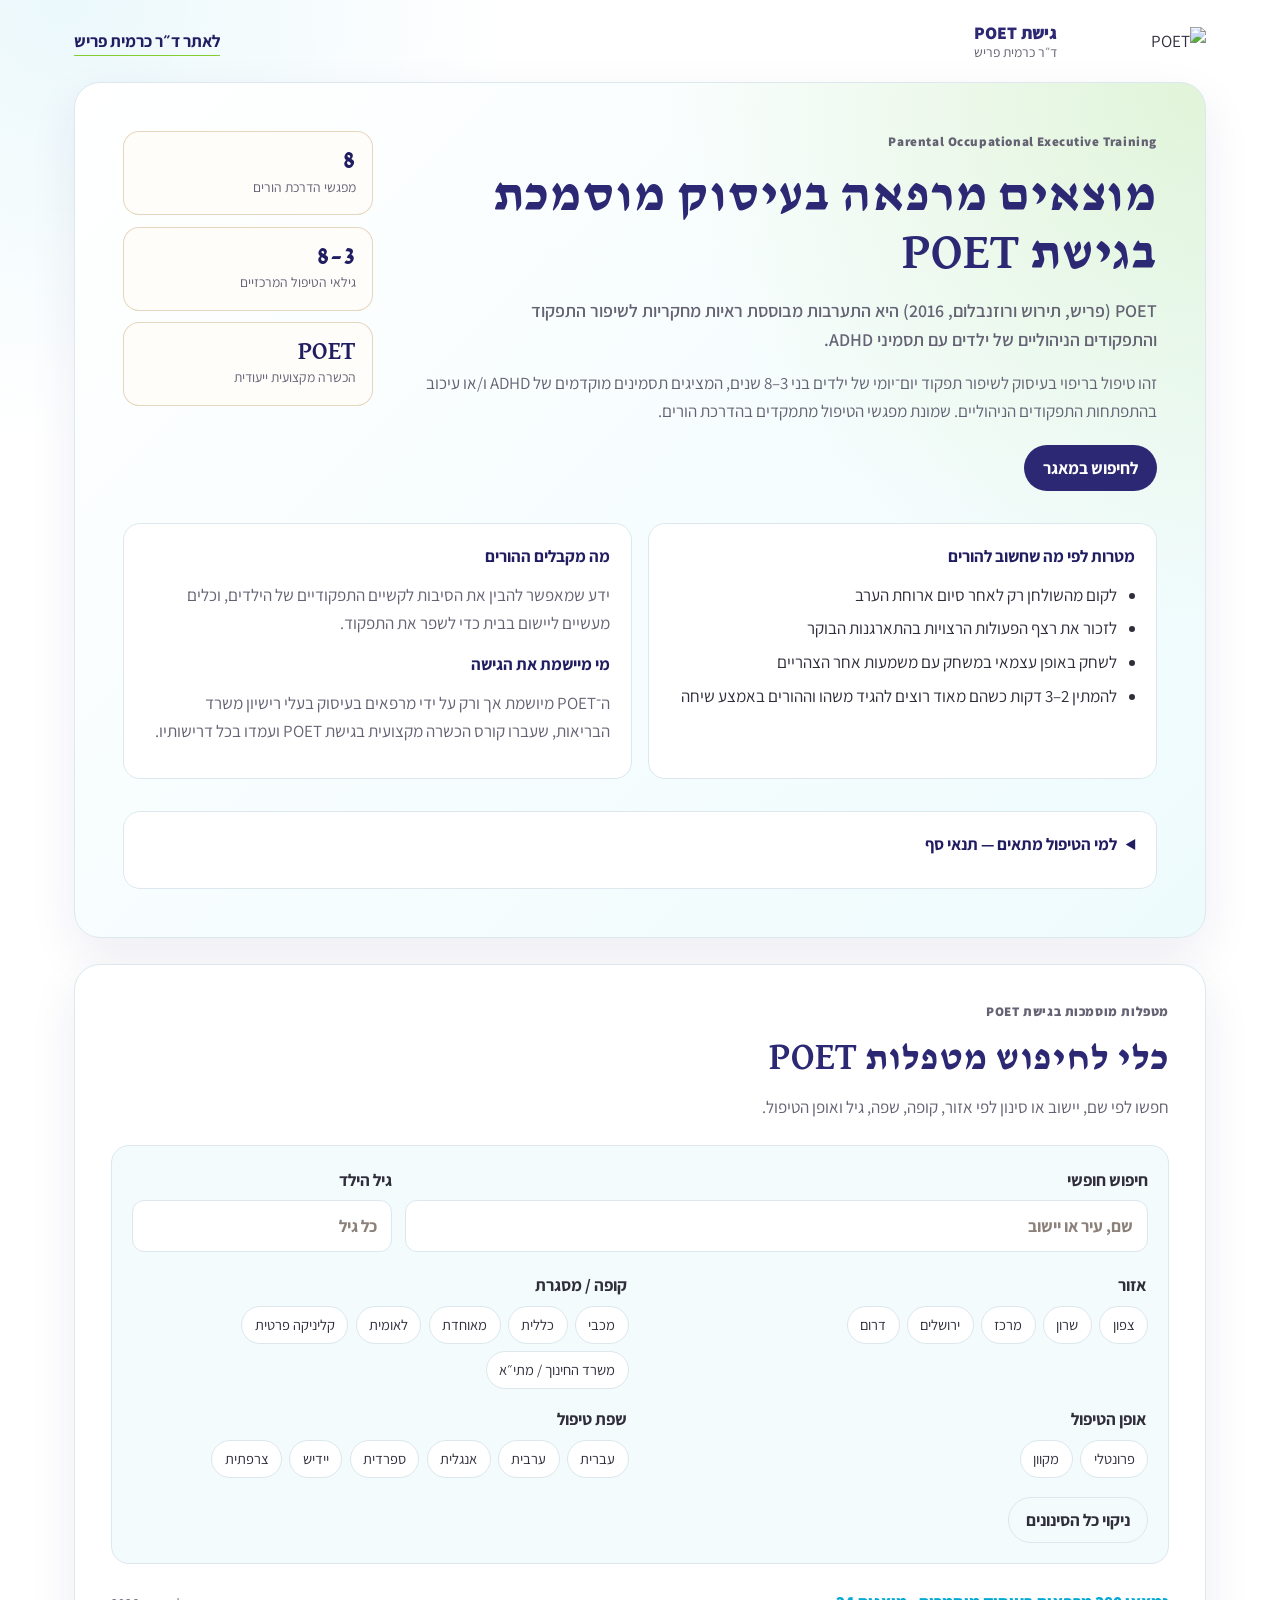
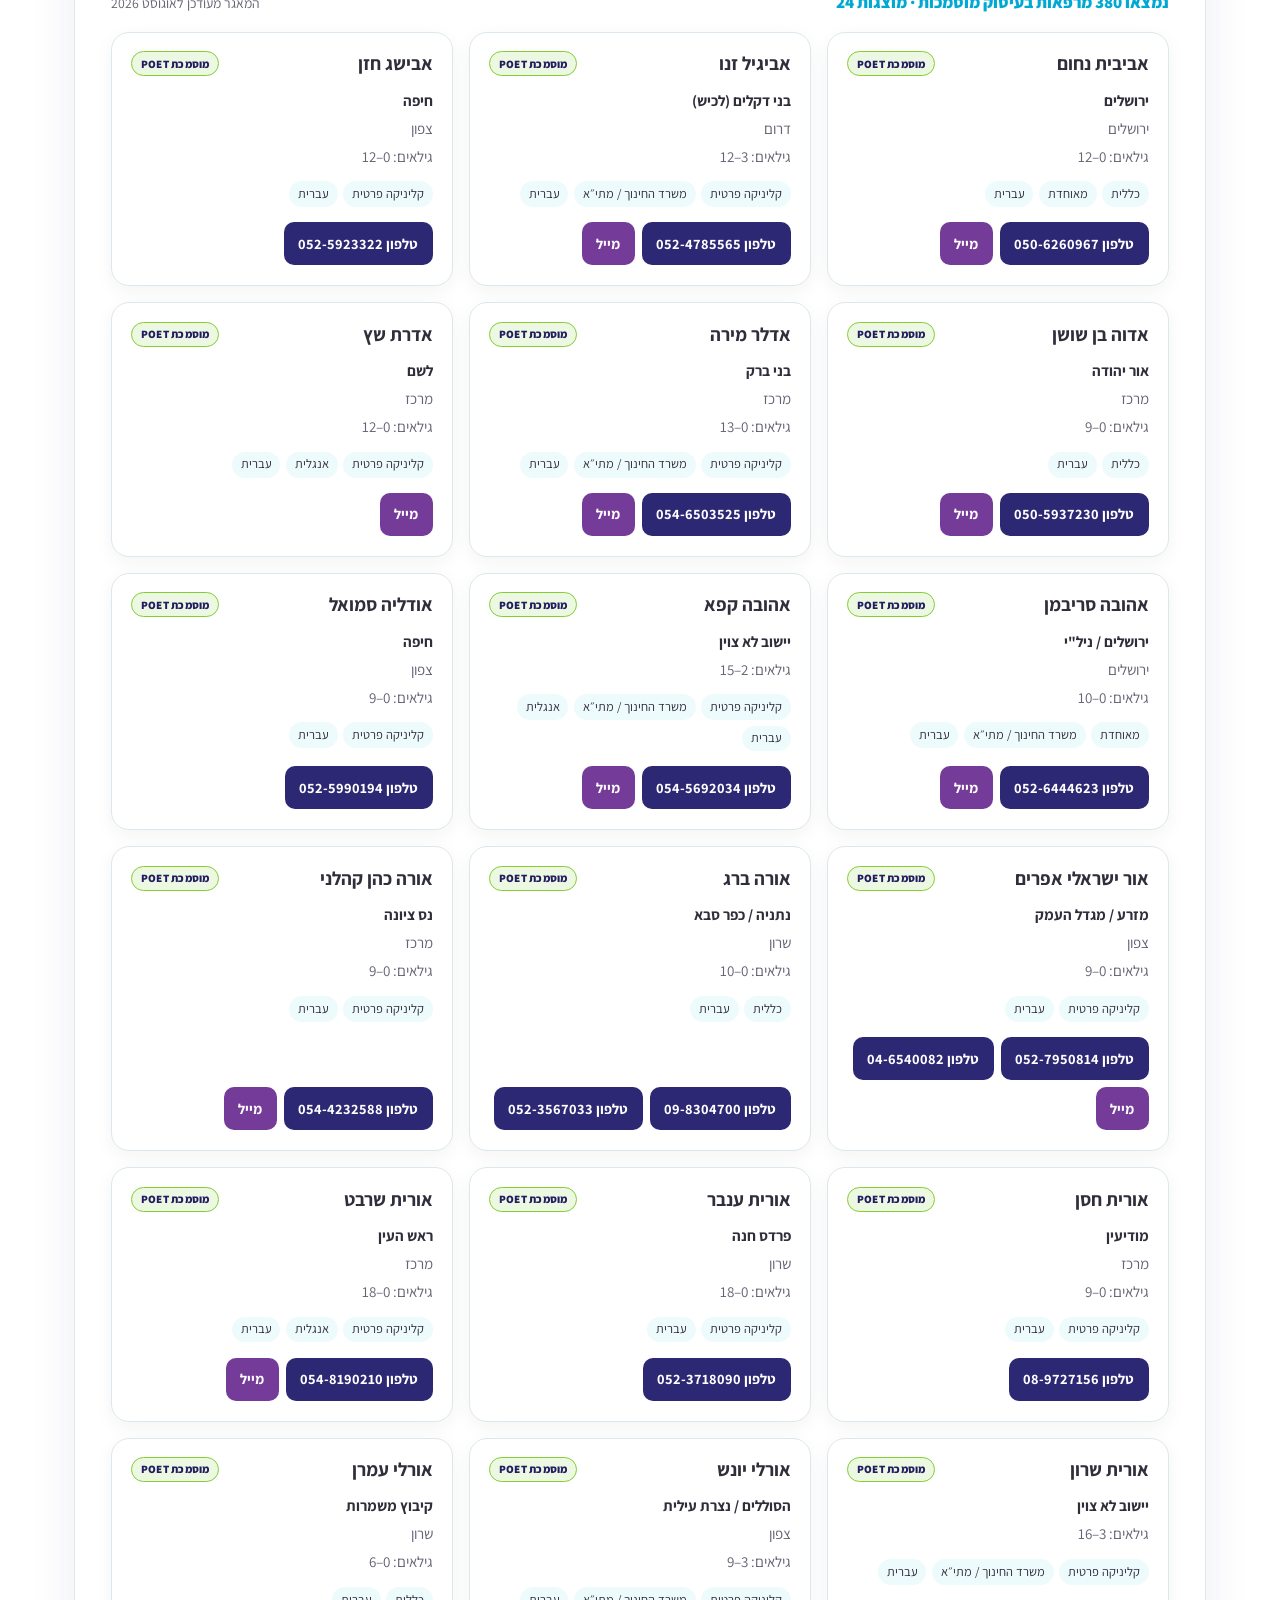
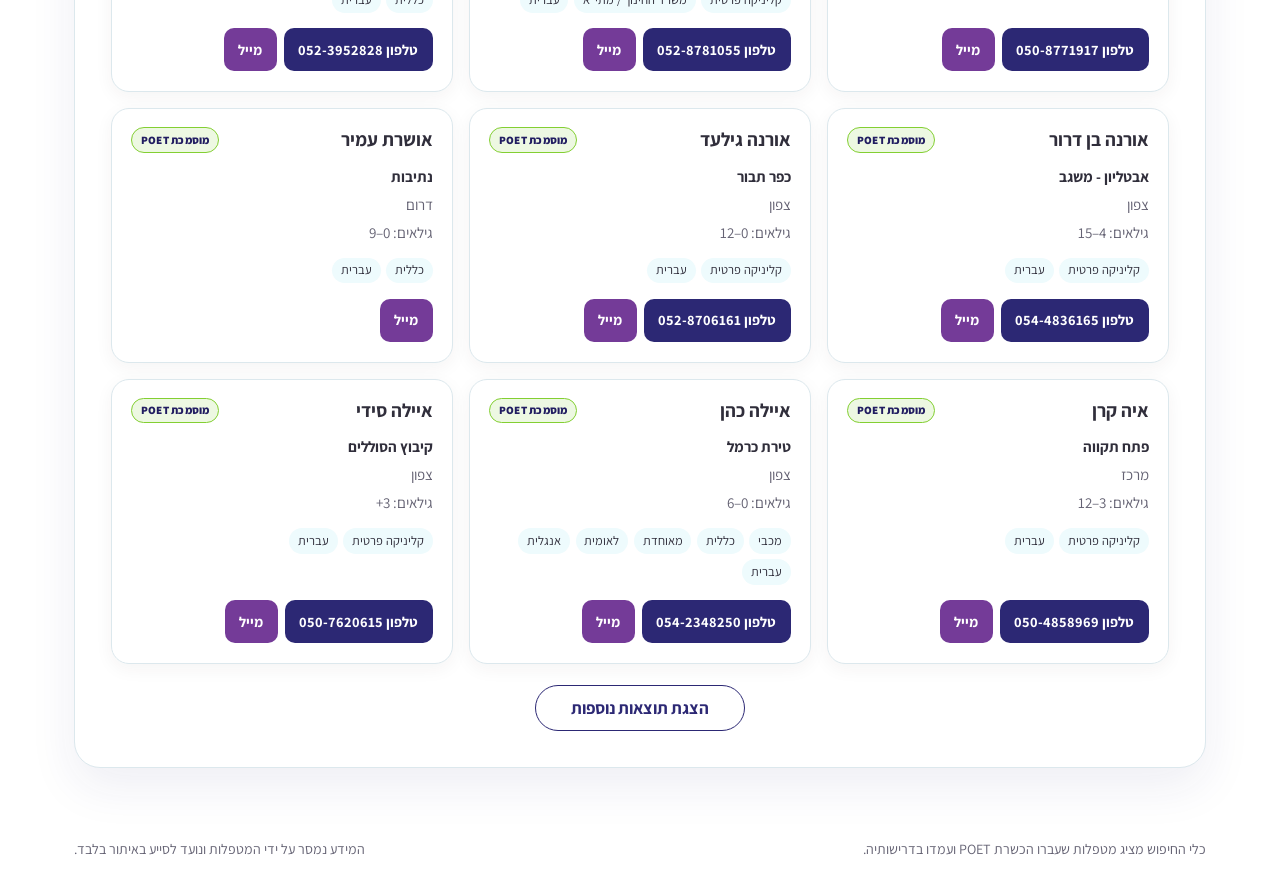
==== public/index.html @ 40e9471d "Deploy sanitized static preview to GitHub Pages Co-authored-by: Cursor <cursoragent@cursor.com>" ====
<!DOCTYPE html>
<html lang="he" dir="rtl">
  <head>
    <meta charset="utf-8">
    <meta name="viewport" content="width=device-width, initial-scale=1">
    <title>כלי לחיפוש מטפלות POET | ד״ר כרמית פריש</title>
    <meta name="description" content="כלי לחיפוש מטפלות מוסמכות בגישת POET לפי אזור, קופת חולים, שפה וגיל.">
    <link rel="icon" href="data:,">
    <link rel="preconnect" href="https://fonts.googleapis.com">
    <link rel="preconnect" href="https://fonts.gstatic.com" crossorigin>
    <link href="https://fonts.googleapis.com/css2?family=Assistant:wght@400;600;700;800&family=David+Libre:wght@500;700&display=swap" rel="stylesheet">
    <link rel="stylesheet" href="css/directory.css">
  </head>
  <body>
    <a class="poet-skip-link" href="#poet-search">דלגו לחיפוש מטפלות</a>
    <header class="poet-site-header">
      <div class="poet-site-header-inner">
        <div class="poet-identity" aria-label="גישת POET">
          <img class="poet-logo" src="https://frisch-ot.com/wp-content/uploads/2021/10/POET-logoR-72dpi.png" alt="POET">
          <div>
            <p class="poet-brand">גישת POET</p>
            <p class="poet-brand-subtitle">ד״ר כרמית פריש</p>
          </div>
        </div>
        <a class="poet-site-link" href="https://frisch-ot.com" target="_blank" rel="noopener">לאתר ד״ר כרמית פריש</a>
      </div>
    </header>

    <main class="poet-directory">
      <section class="poet-hub">
        <div class="poet-hero-copy">
          <p class="poet-kicker">Parental Occupational Executive Training</p>
          <h1 class="poet-hub-title">מוצאים מרפאה בעיסוק מוסמכת בגישת POET</h1>
          <p class="poet-hub-lead">
            POET (פריש, תירוש ורוזנבלום, 2016) היא התערבות מבוססת ראיות מחקריות לשיפור התפקוד והתפקודים הניהוליים של ילדים עם תסמיני ADHD.
          </p>
          <p>
            זהו טיפול בריפוי בעיסוק לשיפור תפקוד יום־יומי של ילדים בני 3–8 שנים, המציגים תסמינים מוקדמים של ADHD ו/או עיכוב בהתפתחות התפקודים הניהוליים. שמונת מפגשי הטיפול מתמקדים בהדרכת הורים.
          </p>
          <a class="poet-primary-link" href="#poet-search">לחיפוש במאגר</a>
        </div>

        <aside class="poet-hero-facts" aria-label="עיקרי גישת POET">
          <div><strong>8</strong><span>מפגשי הדרכת הורים</span></div>
          <div><strong>3–8</strong><span>גילאי הטיפול המרכזיים</span></div>
          <div><strong>POET</strong><span>הכשרה מקצועית ייעודית</span></div>
        </aside>

        <div class="poet-hub-grid">
          <article>
            <h3>מטרות לפי מה שחשוב להורים</h3>
            <ul>
              <li>לקום מהשולחן רק לאחר סיום ארוחת הערב</li>
              <li>לזכור את רצף הפעולות הרצויות בהתארגנות הבוקר</li>
              <li>לשחק באופן עצמאי במשחק עם משמעות אחר הצהריים</li>
              <li>להמתין 2–3 דקות כשהם מאוד רוצים להגיד משהו וההורים באמצע שיחה</li>
            </ul>
          </article>
          <article>
            <h3>מה מקבלים ההורים</h3>
            <p>ידע שמאפשר להבין את הסיבות לקשיים התפקודיים של הילדים, וכלים מעשיים ליישום בבית כדי לשפר את התפקוד.</p>
            <h3>מי מיישמת את הגישה</h3>
            <p>ה־POET מיושמת אך ורק על ידי מרפאים בעיסוק בעלי רישיון משרד הבריאות, שעברו קורס הכשרה מקצועית בגישת POET ועמדו בכל דרישותיו.</p>
          </article>
        </div>

        <details class="poet-hub-details">
          <summary>למי הטיפול מתאים — תנאי סף</summary>
          <ul>
            <li>ילדים עם הבנת שפה תקינה</li>
            <li>ללא הפרעת התנהגות וללא אבחנות בתחום הרגשי (כגון דיכאון או חרדה)</li>
            <li>ניתן להפנות ילדים עם קשיי תפקוד המחשידים בתסמיני ADHD — לא נדרשת אבחנה רשמית</li>
            <li>הטיפול מותאם גם להורים שמתמודדים בעצמם עם תסמיני ADHD</li>
            <li>התאמה אישית לקשיים תפקודיים ולמיומנויות נוספות שעלולות לגרוע מתפקוד הילד (למשל סרבול מוטורי, רגישות חושית)</li>
            <li>קיימות ראיות מחקריות לישימות ה־POET וליעילותה — גם באופן מקוון</li>
          </ul>
        </details>
      </section>

      <section class="poet-search" id="poet-search" aria-labelledby="poet-search-title">
        <div class="poet-search-head">
          <p class="poet-section-eyebrow">מטפלות מוסמכות בגישת POET</p>
          <h2 id="poet-search-title">כלי לחיפוש מטפלות POET</h2>
          <p>חפשו לפי שם, יישוב או סינון לפי אזור, קופה, שפה, גיל ואופן הטיפול.</p>
        </div>

        <form class="poet-filters" id="poet-filters">
          <div class="poet-filter-top">
            <label class="poet-search-field">
              <span>חיפוש חופשי</span>
              <input type="search" id="poet-q" placeholder="שם, עיר או יישוב" autocomplete="off">
            </label>
            <label class="poet-search-field poet-age-field">
              <span>גיל הילד</span>
              <input type="number" id="poet-age" min="0" max="99" step="1" inputmode="numeric" placeholder="כל גיל">
            </label>
          </div>

          <div class="poet-filter-groups">
            <fieldset>
              <legend>אזור</legend>
              <div class="poet-chips" data-filter="region">
                <label><input type="checkbox" value="north"><span>צפון</span></label>
                <label><input type="checkbox" value="sharon"><span>שרון</span></label>
                <label><input type="checkbox" value="center"><span>מרכז</span></label>
                <label><input type="checkbox" value="jerusalem"><span>ירושלים</span></label>
                <label><input type="checkbox" value="south"><span>דרום</span></label>
              </div>
            </fieldset>
            <fieldset>
              <legend>קופה / מסגרת</legend>
              <div class="poet-chips" data-filter="fund">
                <label><input type="checkbox" value="maccabi"><span>מכבי</span></label>
                <label><input type="checkbox" value="clalit"><span>כללית</span></label>
                <label><input type="checkbox" value="meuhedet"><span>מאוחדת</span></label>
                <label><input type="checkbox" value="leumit"><span>לאומית</span></label>
                <label><input type="checkbox" value="private"><span>קליניקה פרטית</span></label>
                <label><input type="checkbox" value="education"><span>משרד החינוך / מתי״א</span></label>
              </div>
            </fieldset>
            <fieldset>
              <legend>אופן הטיפול</legend>
              <div class="poet-chips" data-filter="modality">
                <label><input type="checkbox" value="in_person"><span>פרונטלי</span></label>
                <label><input type="checkbox" value="online"><span>מקוון</span></label>
              </div>
            </fieldset>
            <fieldset>
              <legend>שפת טיפול</legend>
              <div class="poet-chips" data-filter="language">
                <label><input type="checkbox" value="hebrew"><span>עברית</span></label>
                <label><input type="checkbox" value="arabic"><span>ערבית</span></label>
                <label><input type="checkbox" value="english"><span>אנגלית</span></label>
                <label><input type="checkbox" value="spanish"><span>ספרדית</span></label>
                <label><input type="checkbox" value="yiddish"><span>יידיש</span></label>
                <label><input type="checkbox" value="french"><span>צרפתית</span></label>
              </div>
            </fieldset>
          </div>
          <button type="reset" class="poet-clear" id="poet-clear">ניקוי כל הסינונים</button>
        </form>

        <div class="poet-results-head">
          <p class="poet-count" id="poet-count" aria-live="polite">טוען את המאגר…</p>
          <p class="poet-data-date">המאגר מעודכן לאוגוסט 2026</p>
        </div>
        <div class="poet-cards" id="poet-cards" aria-busy="true"></div>
        <p class="poet-empty" id="poet-empty" hidden>לא נמצאו מרפאות בעיסוק לפי הסינון שנבחר.</p>
        <button type="button" class="poet-load-more" id="poet-load-more" hidden>הצגת תוצאות נוספות</button>
      </section>
    </main>

    <footer class="poet-site-footer">
      <p>כלי החיפוש מציג מטפלות שעברו הכשרת POET ועמדו בדרישותיה.</p>
      <p>המידע נמסר על ידי המטפלות ונועד לסייע באיתור בלבד.</p>
    </footer>

    <script>
      window.POET_DIRECTORY = { endpoint: "data/therapists.json" };
    </script>
    <script src="js/directory.js"></script>
  </body>
</html>
---- public/css/directory.css ----
:root {
  --poet-ink: #302e3b;
  --poet-muted: #646273;
  --poet-wine: #2c2874;
  --poet-wine-dark: #211d61;
  --poet-gold: #83cf32;
  --poet-cream: #eefbfd;
  --poet-paper: #ffffff;
  --poet-line: #dce8ed;
  --poet-sage: #00a9d4;
  --poet-purple: #743b98;
  --poet-page: #ffffff;
  --poet-shadow: 0 18px 48px rgba(44, 40, 116, 0.08);
}

* {
  box-sizing: border-box;
}

html {
  scroll-behavior: smooth;
}

body {
  margin: 0;
  background:
    radial-gradient(circle at 5% 0%, rgba(0, 169, 212, 0.08), transparent 28rem),
    var(--poet-page);
  color: var(--poet-ink);
  font-family: "Assistant", "Heebo", "Alef", sans-serif;
  font-size: 17px;
  line-height: 1.65;
}

button,
input {
  font: inherit;
}

a:focus-visible,
button:focus-visible,
input:focus-visible,
summary:focus-visible {
  outline: 3px solid var(--poet-gold);
  outline-offset: 3px;
}

.poet-skip-link {
  position: fixed;
  z-index: 100;
  top: 0.75rem;
  right: 0.75rem;
  padding: 0.55rem 0.9rem;
  border-radius: 8px;
  background: var(--poet-wine-dark);
  color: #fff;
  transform: translateY(-150%);
}

.poet-skip-link:focus {
  transform: translateY(0);
}

.poet-site-header,
.poet-site-footer {
  max-width: 1180px;
  margin: 0 auto;
  padding: 1.35rem 1.5rem;
}

.poet-site-header-inner,
.poet-identity {
  display: flex;
  align-items: center;
}

.poet-site-header-inner {
  justify-content: space-between;
  gap: 1rem;
}

.poet-identity {
  gap: 0.7rem;
}

.poet-logo {
  display: block;
  width: 138px;
  height: auto;
}

.poet-brand,
.poet-brand-subtitle {
  margin: 0;
  line-height: 1.25;
}

.poet-brand {
  color: var(--poet-wine);
  font-size: 1.1rem;
  font-weight: 800;
}

.poet-brand-subtitle {
  color: var(--poet-muted);
  font-size: 0.86rem;
}

.poet-site-link {
  color: var(--poet-wine-dark);
  font-weight: 700;
  text-decoration: none;
  border-bottom: 1px solid var(--poet-gold);
  white-space: nowrap;
}

.poet-site-link:hover {
  color: var(--poet-wine);
}

.poet-directory {
  direction: rtl;
  text-align: right;
  max-width: 1180px;
  margin: 0 auto;
  padding: 0 1.5rem 3rem;
}

.poet-hub,
.poet-search {
  overflow: hidden;
  border: 1px solid var(--poet-line);
  border-radius: 26px;
  background: var(--poet-paper);
  box-shadow: var(--poet-shadow);
}

.poet-hub {
  display: grid;
  grid-template-columns: minmax(0, 1fr) 250px;
  gap: 2rem;
  padding: clamp(1.5rem, 4vw, 3rem);
  background:
    radial-gradient(circle at 100% 0, rgba(131, 207, 50, 0.18), transparent 38%),
    linear-gradient(135deg, #fff 0%, var(--poet-cream) 100%);
  margin-bottom: 1.6rem;
}

.poet-hero-copy {
  max-width: 760px;
}

.poet-kicker,
.poet-section-eyebrow {
  margin: 0 0 0.4rem;
  color: var(--poet-wine);
  font-size: 0.82rem;
  font-weight: 800;
  letter-spacing: 0.045em;
}

.poet-hub-title,
.poet-search-head h2 {
  margin: 0 0 0.85rem;
  font-family: "David Libre", "Frank Ruhl Libre", serif;
  font-size: clamp(2rem, 4vw, 3.25rem);
  line-height: 1.12;
  color: var(--poet-wine);
}

.poet-search-head h2 {
  font-size: clamp(1.8rem, 3vw, 2.5rem);
}

.poet-hub-lead {
  max-width: 680px;
  font-size: 1.12rem;
  font-weight: 600;
}

.poet-hero-copy p,
.poet-search-head p,
.poet-hub-grid p {
  margin: 0 0 0.9rem;
  color: var(--poet-muted);
}

.poet-primary-link {
  display: inline-flex;
  align-items: center;
  min-height: 46px;
  margin-top: 0.35rem;
  padding: 0.55rem 1.2rem;
  border-radius: 999px;
  background: var(--poet-wine);
  color: #fff;
  font-weight: 700;
  text-decoration: none;
}

.poet-primary-link:hover {
  background: var(--poet-wine-dark);
}

.poet-hero-facts {
  display: grid;
  align-self: start;
  gap: 0.7rem;
}

.poet-hero-facts div {
  padding: 1rem;
  border: 1px solid rgba(183, 140, 78, 0.35);
  border-radius: 16px;
  background: rgba(255, 253, 249, 0.72);
}

.poet-hero-facts strong,
.poet-hero-facts span {
  display: block;
}

.poet-hero-facts strong {
  color: var(--poet-wine-dark);
  font-family: "David Libre", serif;
  font-size: 1.55rem;
  line-height: 1.1;
}

.poet-hero-facts span {
  color: var(--poet-muted);
  font-size: 0.86rem;
}

.poet-hub-grid,
.poet-hub-details {
  grid-column: 1 / -1;
}

.poet-hub-grid {
  display: grid;
  grid-template-columns: repeat(2, minmax(0, 1fr));
  gap: 1rem;
}

.poet-hub-grid article,
.poet-hub-details {
  border: 1px solid var(--poet-line);
  border-radius: 17px;
  background: var(--poet-paper);
  padding: 1.2rem 1.3rem;
}

.poet-hub-grid h3,
.poet-hub-details summary {
  margin: 0 0 0.6rem;
  color: var(--poet-wine-dark);
  font-size: 1.05rem;
}

.poet-hub ul,
.poet-hub-details ul {
  margin: 0;
  padding: 0 1.15rem 0 0;
}

.poet-hub li + li {
  margin-top: 0.35rem;
}

.poet-hub-details summary {
  cursor: pointer;
  font-weight: 700;
}

.poet-hub-details[open] summary {
  margin-bottom: 0.8rem;
}

.poet-search {
  padding: clamp(1.35rem, 3vw, 2.25rem);
}

.poet-search-head {
  max-width: 760px;
}

.poet-filters {
  display: grid;
  gap: 1.15rem;
  margin: 1.5rem 0;
  padding: 1.25rem;
  border: 1px solid var(--poet-line);
  border-radius: 18px;
  background: #f3fbfd;
}

.poet-filter-top {
  display: grid;
  grid-template-columns: minmax(0, 2fr) minmax(150px, 0.7fr);
  gap: 0.8rem;
}

.poet-search-field {
  display: flex;
  flex-direction: column;
  gap: 0.35rem;
  font-weight: 700;
}

.poet-search-field input {
  width: 100%;
  min-height: 48px;
  border: 1px solid var(--poet-line);
  border-radius: 12px;
  background: #fff;
  color: var(--poet-ink);
  padding: 0.7rem 0.9rem;
}

.poet-search-field input::placeholder {
  color: #8b817a;
}

.poet-filter-groups {
  display: grid;
  grid-template-columns: repeat(2, minmax(0, 1fr));
  gap: 1rem 1.4rem;
}

.poet-filters fieldset {
  min-width: 0;
  margin: 0;
  padding: 0;
  border: 0;
}

.poet-filters legend {
  margin-bottom: 0.45rem;
  font-weight: 700;
}

.poet-chips {
  display: flex;
  flex-wrap: wrap;
  gap: 0.45rem;
}

.poet-chips label {
  position: relative;
  display: inline-flex;
  cursor: pointer;
}

.poet-chips input {
  position: absolute;
  width: 1px;
  height: 1px;
  opacity: 0;
}

.poet-chips span {
  display: inline-flex;
  align-items: center;
  min-height: 38px;
  padding: 0.32rem 0.78rem;
  border: 1px solid var(--poet-line);
  border-radius: 999px;
  background: #fff;
  color: var(--poet-ink);
  font-size: 0.91rem;
  transition: 120ms ease;
}

.poet-chips input:checked + span {
  border-color: var(--poet-wine);
  background: var(--poet-wine);
  color: #fff;
}

.poet-chips input:focus-visible + span {
  outline: 3px solid var(--poet-gold);
  outline-offset: 2px;
}

.poet-chips label:hover span {
  border-color: var(--poet-wine);
}

.poet-clear,
.poet-load-more {
  min-height: 44px;
  border-radius: 999px;
  padding: 0.5rem 1.05rem;
  cursor: pointer;
  font-weight: 700;
}

.poet-clear {
  justify-self: start;
  border: 1px solid var(--poet-line);
  background: transparent;
  color: var(--poet-ink);
}

.poet-clear:hover {
  border-color: var(--poet-wine);
  color: var(--poet-wine);
}

.poet-results-head {
  display: flex;
  align-items: baseline;
  justify-content: space-between;
  gap: 1rem;
  margin: 0 0 1rem;
}

.poet-count,
.poet-data-date {
  margin: 0;
}

.poet-count {
  color: var(--poet-sage);
  font-weight: 800;
}

.poet-data-date {
  color: var(--poet-muted);
  font-size: 0.86rem;
}

.poet-cards {
  display: grid;
  grid-template-columns: repeat(auto-fill, minmax(275px, 1fr));
  gap: 1rem;
}

.poet-card {
  display: flex;
  flex-direction: column;
  gap: 0.75rem;
  min-height: 100%;
  padding: 1.15rem 1.2rem 1.25rem;
  border: 1px solid var(--poet-line);
  border-radius: 18px;
  background: #fff;
  box-shadow: 0 5px 18px rgba(63, 43, 36, 0.05);
  transition: transform 140ms ease, box-shadow 140ms ease;
}

.poet-card:hover {
  transform: translateY(-2px);
  box-shadow: 0 10px 25px rgba(63, 43, 36, 0.09);
}

.poet-card-head {
  display: flex;
  align-items: flex-start;
  justify-content: space-between;
  gap: 0.65rem;
}

.poet-card h3 {
  margin: 0;
  font-size: 1.18rem;
  line-height: 1.35;
}

.poet-badge {
  flex: 0 0 auto;
  padding: 0.15rem 0.55rem;
  border: 1px solid var(--poet-gold);
  border-radius: 999px;
  background: rgba(131, 207, 50, 0.14);
  color: var(--poet-wine-dark);
  font-size: 0.7rem;
  font-weight: 800;
  letter-spacing: 0.02em;
}

.poet-meta {
  display: grid;
  gap: 0.2rem;
  margin: 0;
  color: var(--poet-muted);
  font-size: 0.94rem;
}

.poet-meta-location {
  color: var(--poet-ink);
  font-weight: 700;
}

.poet-tags {
  display: flex;
  flex-wrap: wrap;
  gap: 0.35rem;
}

.poet-tags em {
  padding: 0.15rem 0.55rem;
  border-radius: 999px;
  background: var(--poet-cream);
  font-size: 0.79rem;
  font-style: normal;
}

.poet-tags .poet-online-tag {
  background: #e3f8fc;
  color: var(--poet-wine);
  font-weight: 700;
}

.poet-card-notes {
  margin: 0;
  color: var(--poet-muted);
  font-size: 0.84rem;
}

.poet-actions {
  display: flex;
  flex-wrap: wrap;
  gap: 0.45rem;
  margin-top: auto;
  padding-top: 0.2rem;
}

.poet-actions a {
  display: inline-flex;
  align-items: center;
  justify-content: center;
  min-height: 43px;
  padding: 0.43rem 0.9rem;
  border-radius: 10px;
  color: #fff;
  font-size: 0.9rem;
  font-weight: 700;
  text-decoration: none;
}

.poet-btn-phone {
  background: var(--poet-wine);
}

.poet-btn-mail {
  background: var(--poet-purple);
}

.poet-actions a:hover {
  filter: brightness(1.08);
}

.poet-empty {
  margin: 0;
  padding: 1rem;
  border-radius: 12px;
  background: var(--poet-cream);
}

.poet-load-more {
  display: block;
  min-width: 210px;
  margin: 1.3rem auto 0;
  border: 1px solid var(--poet-wine);
  background: #fff;
  color: var(--poet-wine);
}

.poet-load-more:hover {
  background: var(--poet-wine);
  color: #fff;
}

.poet-site-footer {
  display: flex;
  justify-content: space-between;
  gap: 1rem;
  color: var(--poet-muted);
  font-size: 0.88rem;
}

.poet-site-footer p {
  margin: 0;
}

[hidden] {
  display: none !important;
}

@media (max-width: 820px) {
  .poet-hub {
    grid-template-columns: 1fr;
  }

  .poet-hero-facts {
    grid-template-columns: repeat(3, minmax(0, 1fr));
  }

  .poet-filter-groups {
    grid-template-columns: 1fr;
  }
}

@media (max-width: 620px) {
  body {
    font-size: 16px;
  }

  .poet-site-header,
  .poet-site-footer,
  .poet-directory {
    padding-right: 0.85rem;
    padding-left: 0.85rem;
  }

  .poet-site-header-inner,
  .poet-site-footer {
    align-items: flex-start;
    flex-direction: column;
  }

  .poet-hub,
  .poet-search {
    border-radius: 18px;
  }

  .poet-hub {
    gap: 1.25rem;
  }

  .poet-hub-grid,
  .poet-filter-top {
    grid-template-columns: 1fr;
  }

  .poet-hero-facts {
    grid-template-columns: 1fr;
  }

  .poet-hero-facts div {
    display: flex;
    align-items: baseline;
    gap: 0.6rem;
  }

  .poet-results-head {
    align-items: flex-start;
    flex-direction: column;
    gap: 0.15rem;
  }

  .poet-cards {
    grid-template-columns: 1fr;
  }
}

@media (prefers-reduced-motion: reduce) {
  html {
    scroll-behavior: auto;
  }

  .poet-card,
  .poet-chips span {
    transition: none;
  }
}
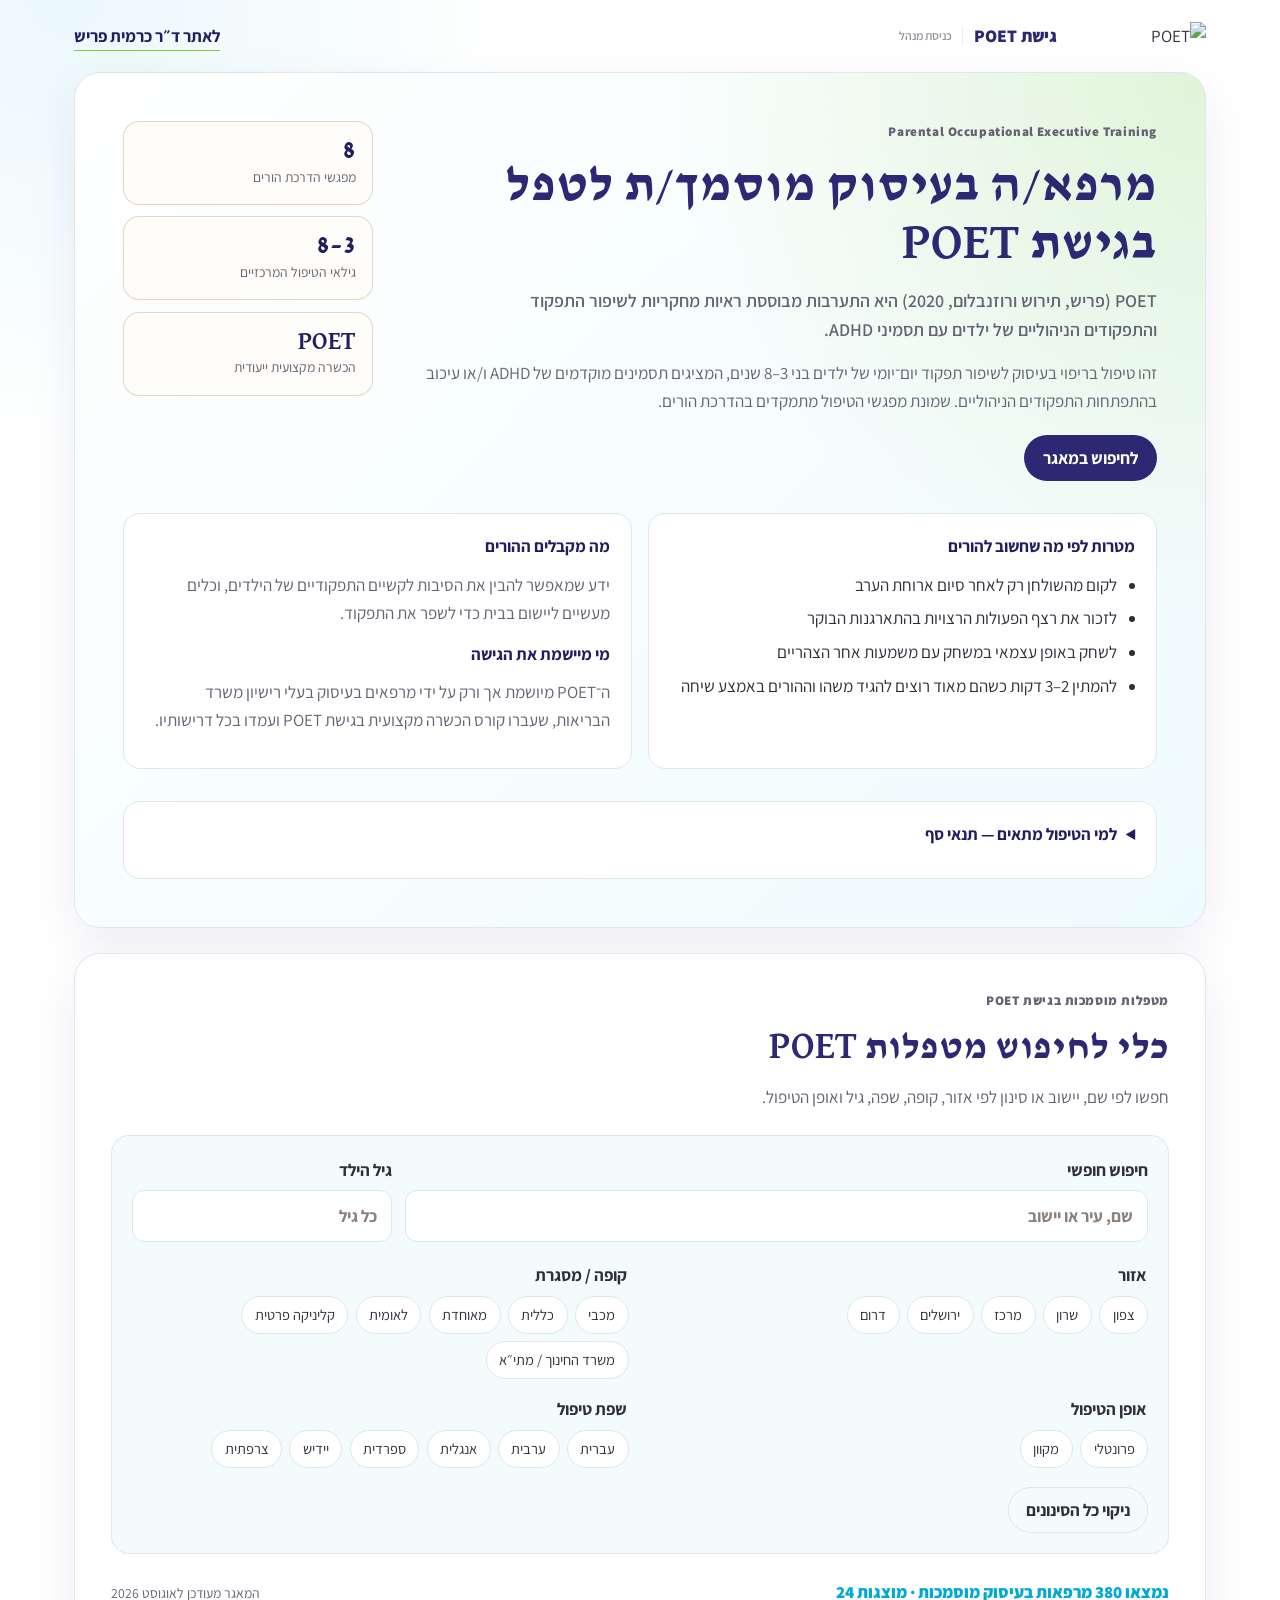
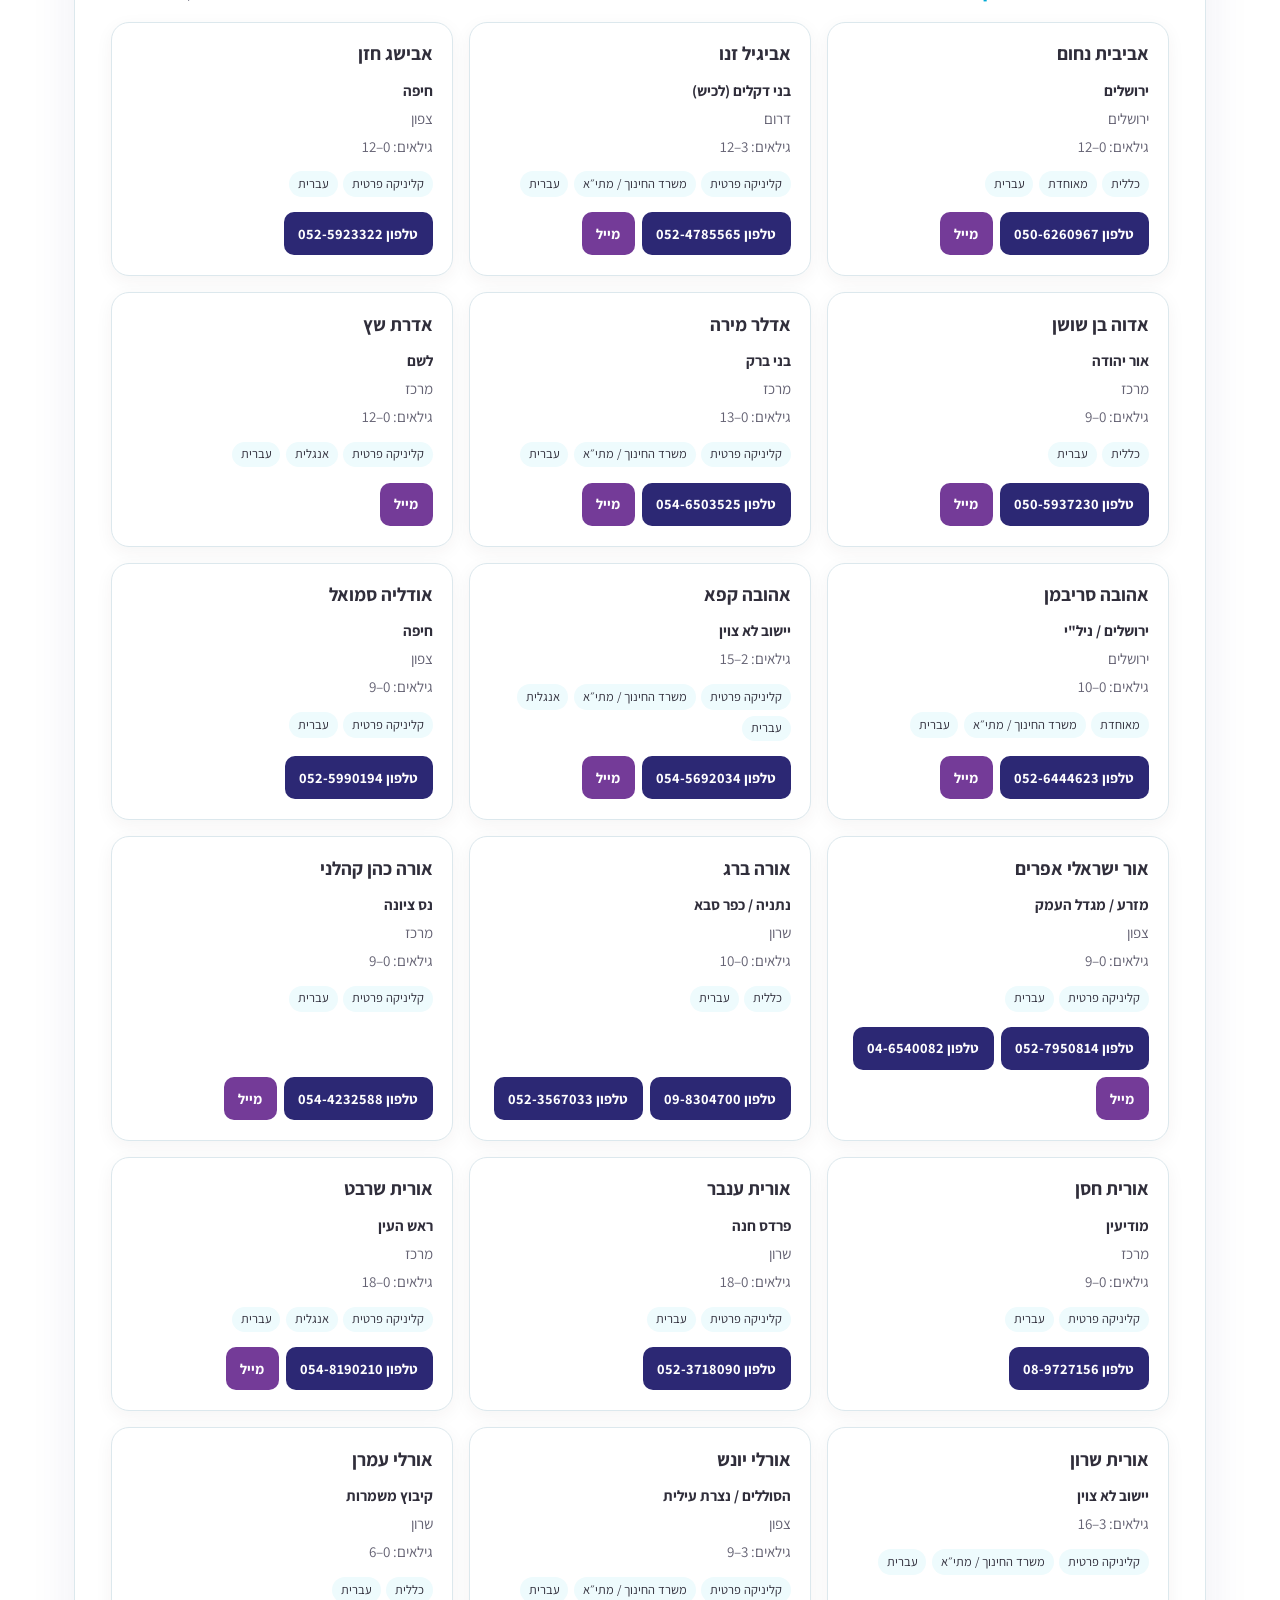
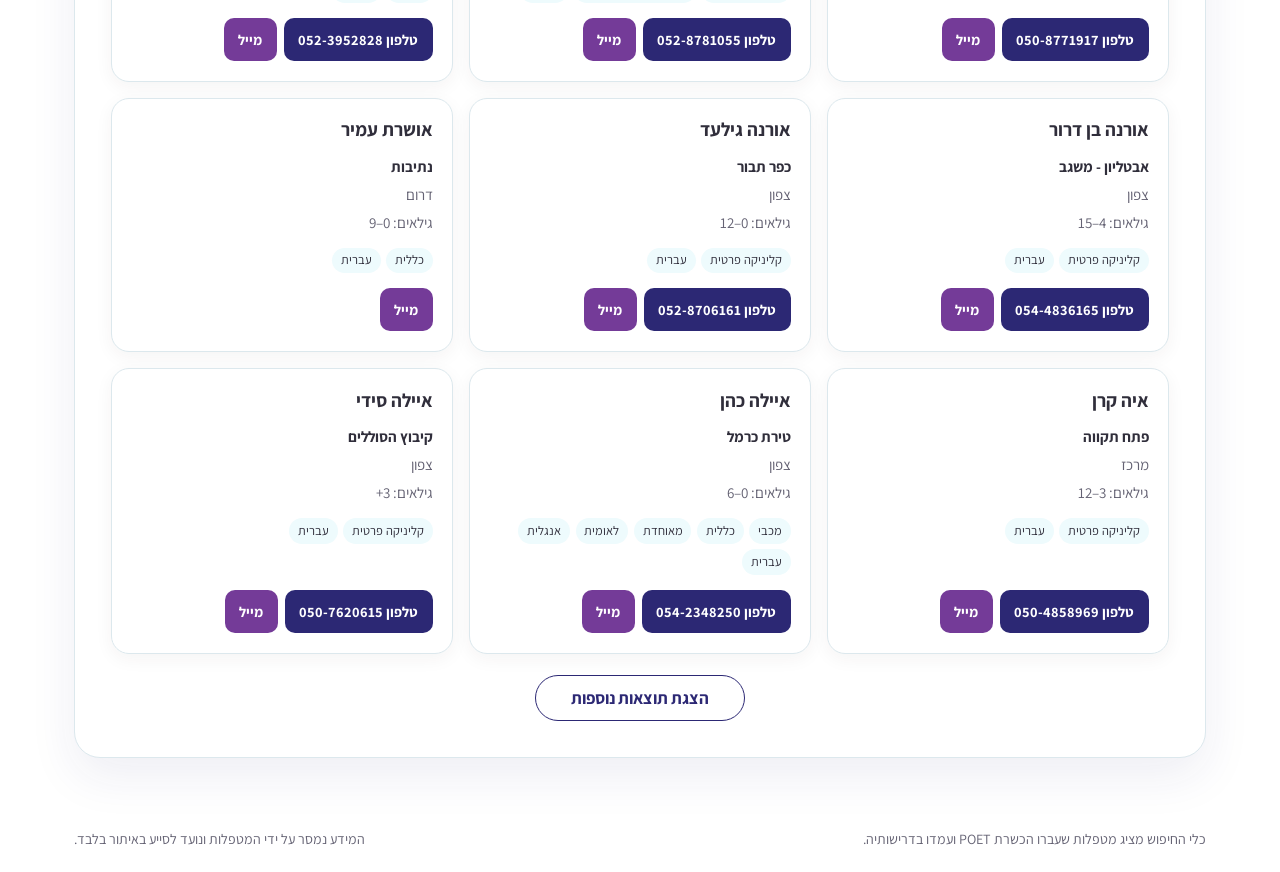
==== commit 8b3ef519: "Update POET admin and directory" ====
--- a/public/index.html
+++ b/public/index.html
@@ -17,9 +17,9 @@
       <div class="poet-site-header-inner">
         <div class="poet-identity" aria-label="גישת POET">
           <img class="poet-logo" src="https://frisch-ot.com/wp-content/uploads/2021/10/POET-logoR-72dpi.png" alt="POET">
-          <div>
+          <div class="poet-brand-line">
             <p class="poet-brand">גישת POET</p>
-            <p class="poet-brand-subtitle">ד״ר כרמית פריש</p>
+            <a class="poet-admin-header-entry" href="https://frisch-ot.com/wp-admin/edit.php?post_type=poet_therapist">כניסת מנהל</a>
           </div>
         </div>
         <a class="poet-site-link" href="https://frisch-ot.com" target="_blank" rel="noopener">לאתר ד״ר כרמית פריש</a>
@@ -30,9 +30,9 @@
       <section class="poet-hub">
         <div class="poet-hero-copy">
           <p class="poet-kicker">Parental Occupational Executive Training</p>
-          <h1 class="poet-hub-title">מוצאים מרפאה בעיסוק מוסמכת בגישת POET</h1>
+          <h1 class="poet-hub-title">מרפא/ה בעיסוק מוסמך/ת לטפל בגישת POET</h1>
           <p class="poet-hub-lead">
-            POET (פריש, תירוש ורוזנבלום, 2016) היא התערבות מבוססת ראיות מחקריות לשיפור התפקוד והתפקודים הניהוליים של ילדים עם תסמיני ADHD.
+            POET (פריש, תירוש ורוזנבלום, 2020) היא התערבות מבוססת ראיות מחקריות לשיפור התפקוד והתפקודים הניהוליים של ילדים עם תסמיני ADHD.
           </p>
           <p>
             זהו טיפול בריפוי בעיסוק לשיפור תפקוד יום־יומי של ילדים בני 3–8 שנים, המציגים תסמינים מוקדמים של ADHD ו/או עיכוב בהתפתחות התפקודים הניהוליים. שמונת מפגשי הטיפול מתמקדים בהדרכת הורים.
--- a/public/css/directory.css
+++ b/public/css/directory.css
@@ -101,6 +101,29 @@
   font-weight: 800;
 }
 
+.poet-brand-line {
+  display: flex;
+  align-items: center;
+  gap: 0.65rem;
+}
+
+.poet-admin-header-entry {
+  padding-inline-start: 0.65rem;
+  border-inline-start: 1px solid var(--poet-line);
+  color: var(--poet-muted);
+  font-size: 0.75rem;
+  font-weight: 600;
+  opacity: 0.7;
+  text-decoration: none;
+}
+
+.poet-admin-header-entry:hover,
+.poet-admin-header-entry:focus-visible {
+  color: var(--poet-wine);
+  opacity: 1;
+  text-decoration: underline;
+}
+
 .poet-brand-subtitle {
   color: var(--poet-muted);
   font-size: 0.86rem;
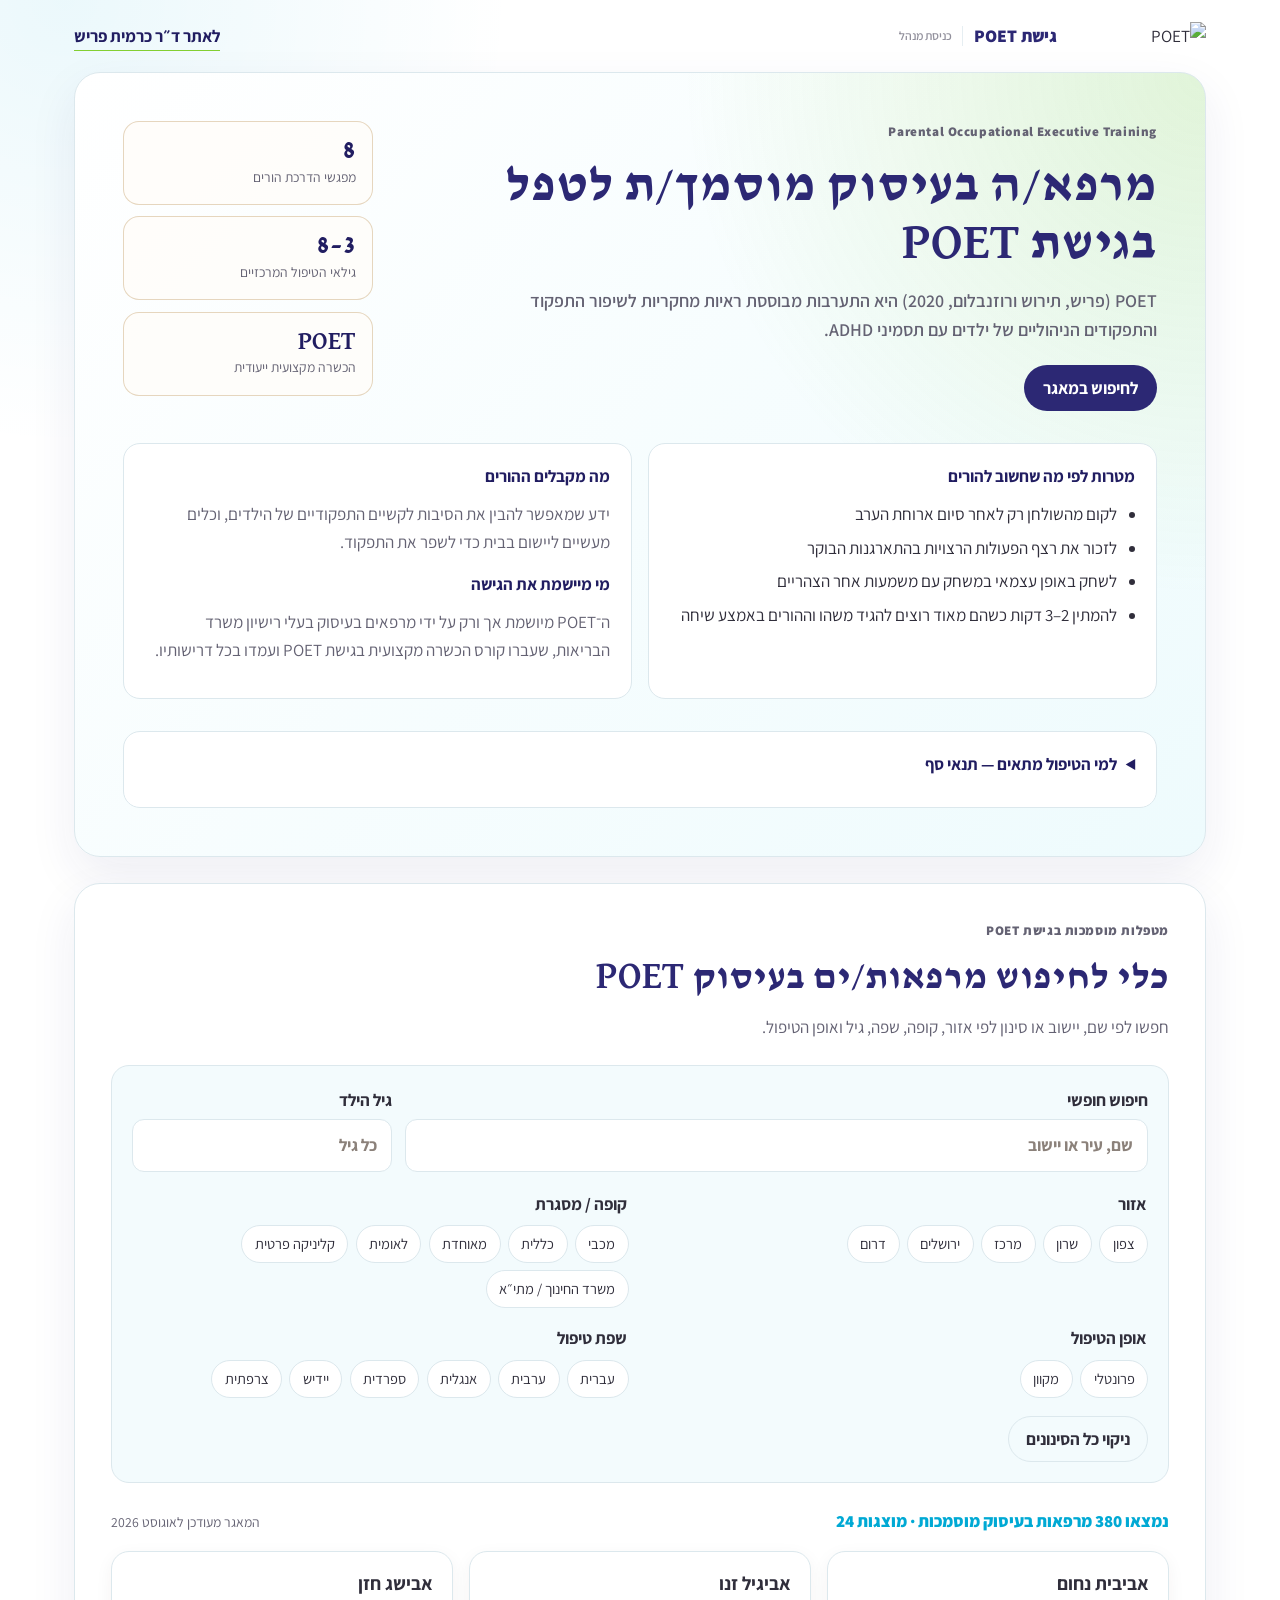
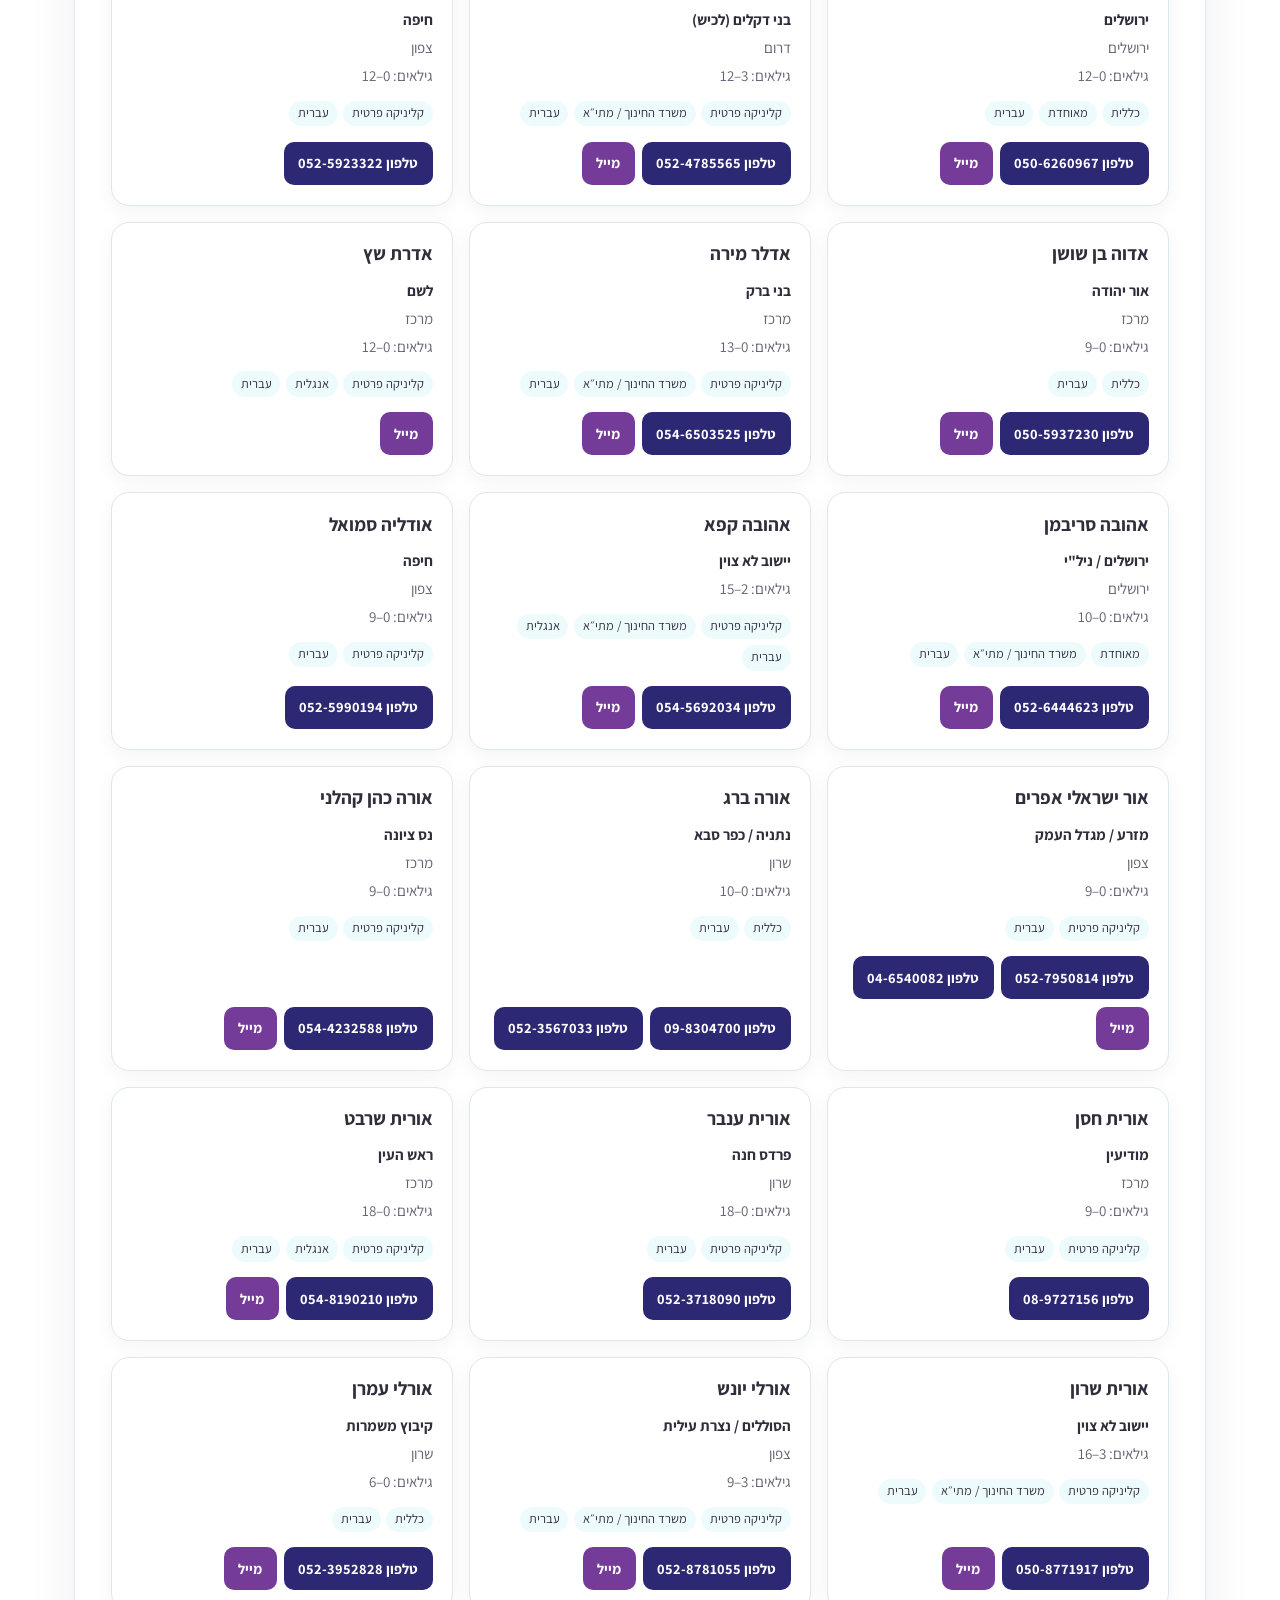
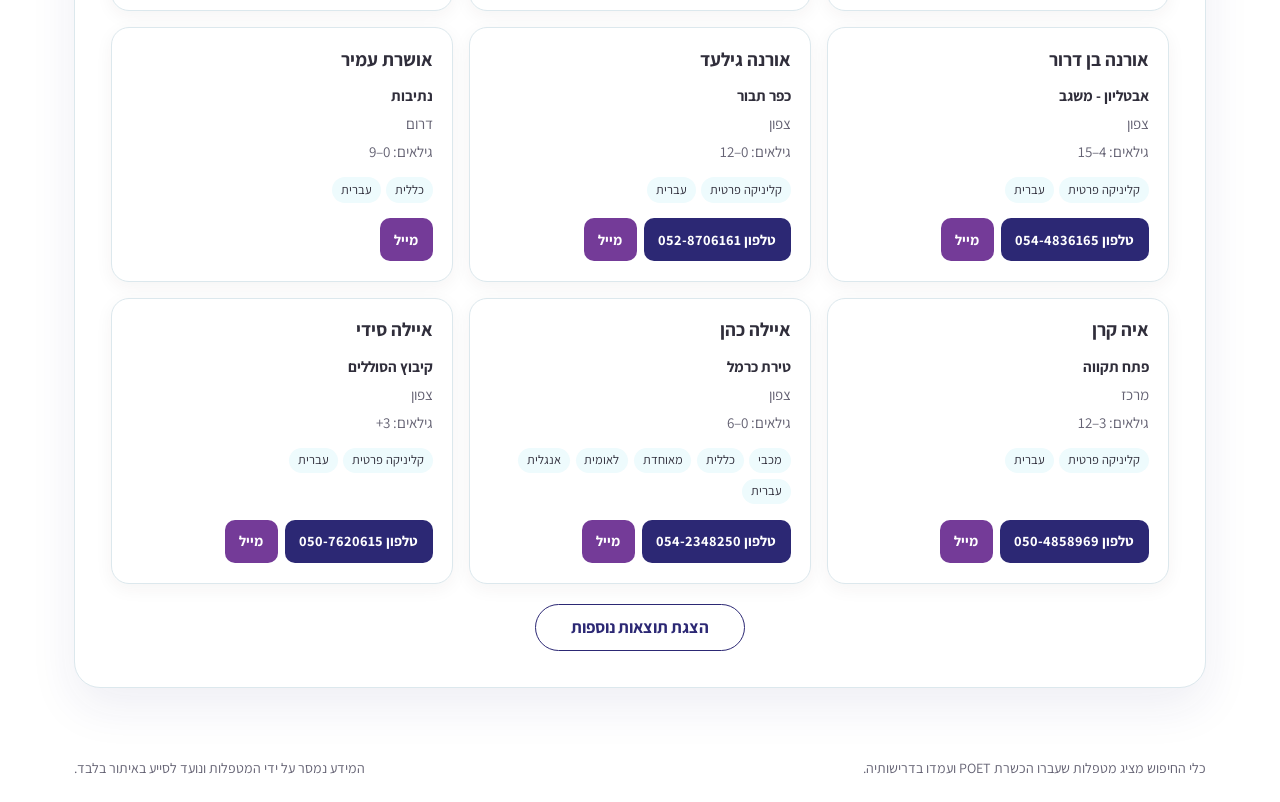
==== commit 6ba72c57: "Update public directory copy for occupational therapists. Remove the extra intro paragraph and renam" ====
--- a/public/index.html
+++ b/public/index.html
@@ -3,8 +3,8 @@
   <head>
     <meta charset="utf-8">
     <meta name="viewport" content="width=device-width, initial-scale=1">
-    <title>כלי לחיפוש מטפלות POET | ד״ר כרמית פריש</title>
-    <meta name="description" content="כלי לחיפוש מטפלות מוסמכות בגישת POET לפי אזור, קופת חולים, שפה וגיל.">
+    <title>כלי לחיפוש מרפאות/ים בעיסוק POET | ד״ר כרמית פריש</title>
+    <meta name="description" content="כלי לחיפוש מרפאות/ים בעיסוק POET לפי אזור, קופת חולים, שפה וגיל.">
     <link rel="icon" href="data:,">
     <link rel="preconnect" href="https://fonts.googleapis.com">
     <link rel="preconnect" href="https://fonts.gstatic.com" crossorigin>
@@ -33,9 +33,6 @@
           <h1 class="poet-hub-title">מרפא/ה בעיסוק מוסמך/ת לטפל בגישת POET</h1>
           <p class="poet-hub-lead">
             POET (פריש, תירוש ורוזנבלום, 2020) היא התערבות מבוססת ראיות מחקריות לשיפור התפקוד והתפקודים הניהוליים של ילדים עם תסמיני ADHD.
-          </p>
-          <p>
-            זהו טיפול בריפוי בעיסוק לשיפור תפקוד יום־יומי של ילדים בני 3–8 שנים, המציגים תסמינים מוקדמים של ADHD ו/או עיכוב בהתפתחות התפקודים הניהוליים. שמונת מפגשי הטיפול מתמקדים בהדרכת הורים.
           </p>
           <a class="poet-primary-link" href="#poet-search">לחיפוש במאגר</a>
         </div>
@@ -80,7 +77,7 @@
       <section class="poet-search" id="poet-search" aria-labelledby="poet-search-title">
         <div class="poet-search-head">
           <p class="poet-section-eyebrow">מטפלות מוסמכות בגישת POET</p>
-          <h2 id="poet-search-title">כלי לחיפוש מטפלות POET</h2>
+          <h2 id="poet-search-title">כלי לחיפוש מרפאות/ים בעיסוק POET</h2>
           <p>חפשו לפי שם, יישוב או סינון לפי אזור, קופה, שפה, גיל ואופן הטיפול.</p>
         </div>
 
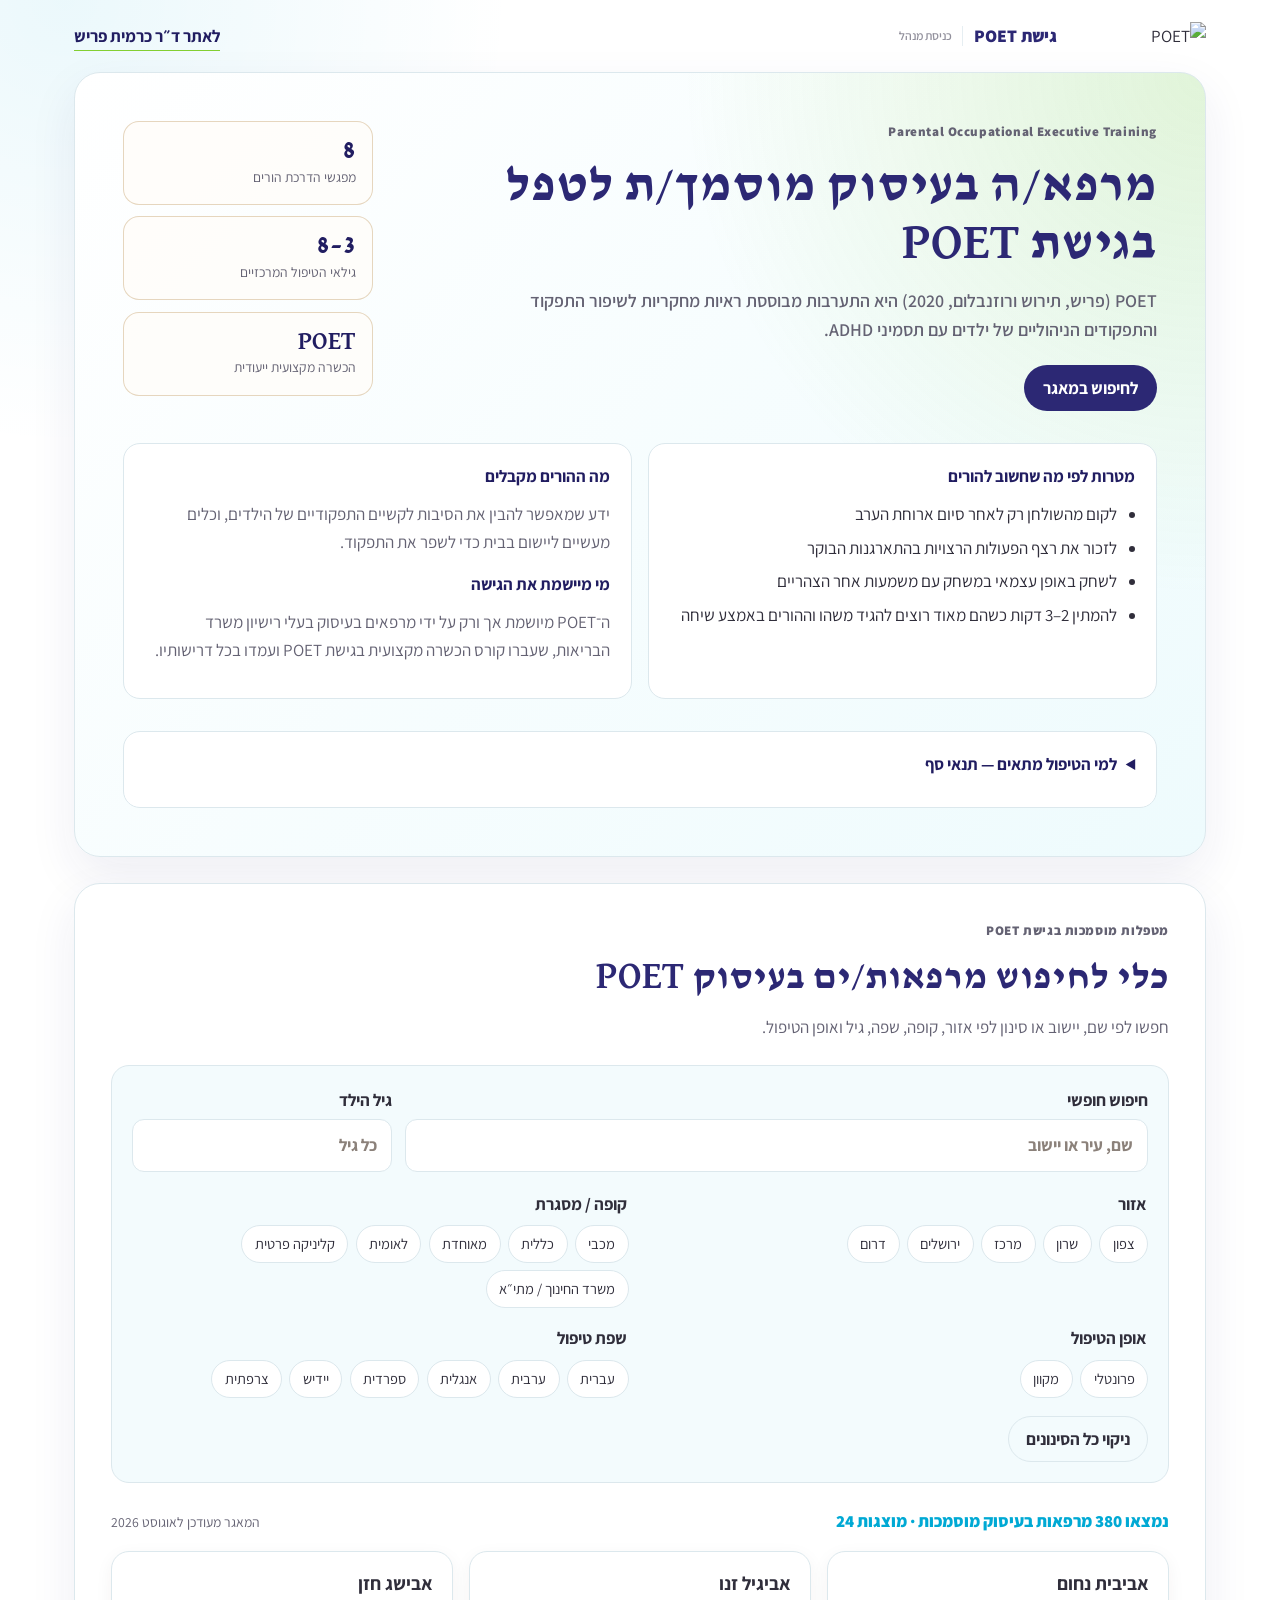
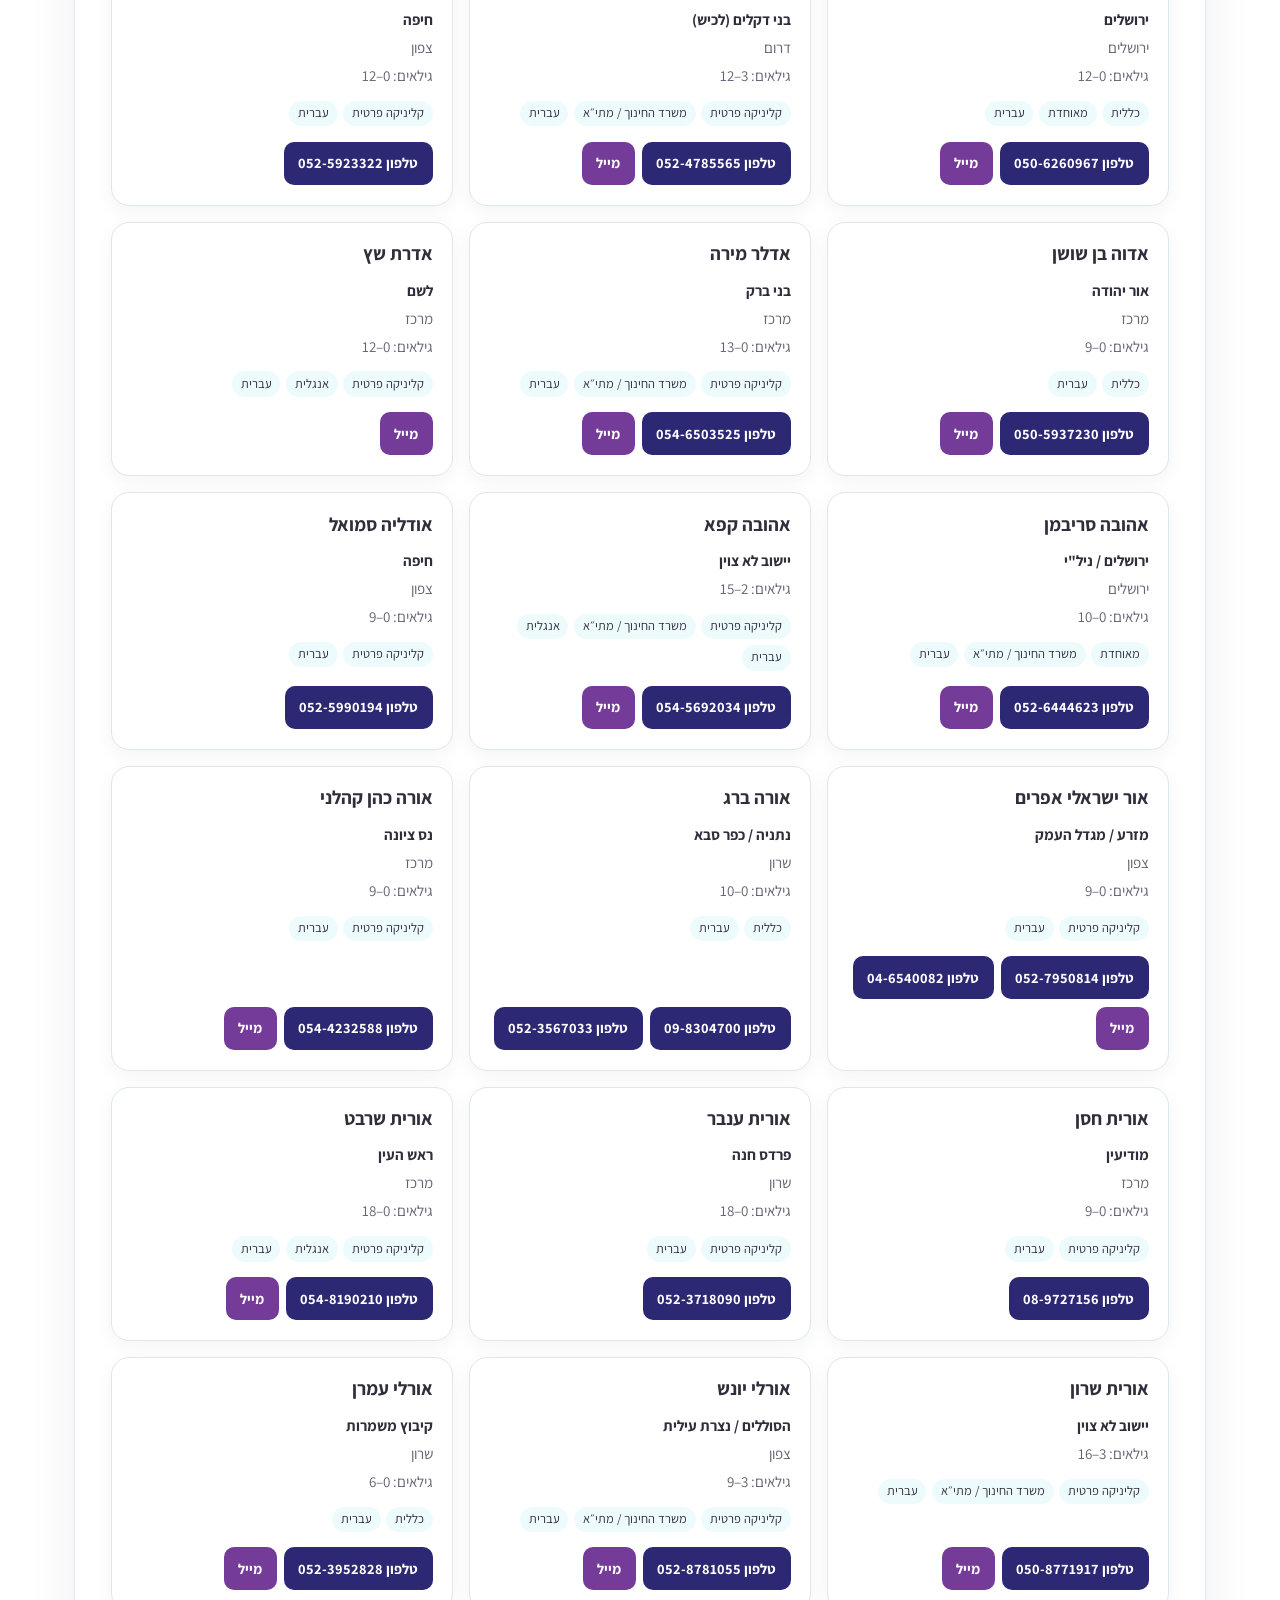
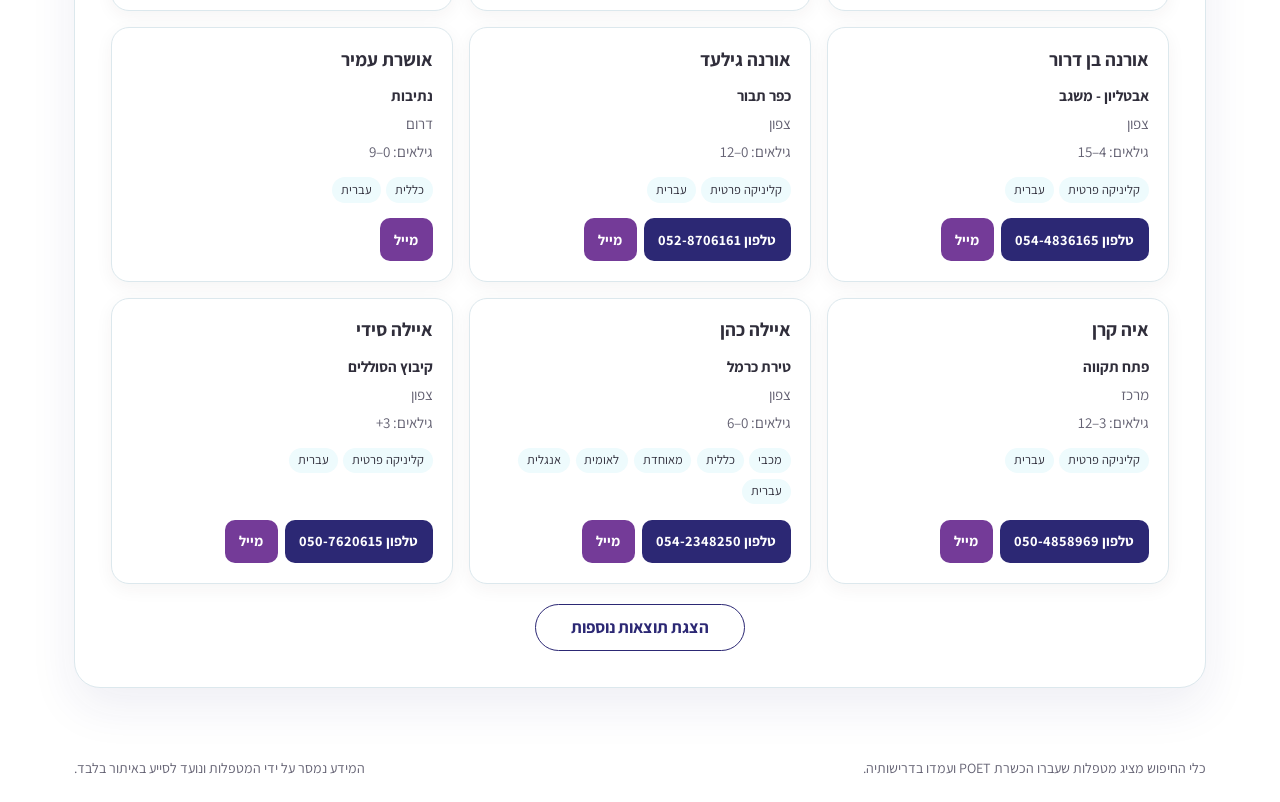
==== commit d7849810: "Update homepage content" ====
--- a/public/index.html
+++ b/public/index.html
@@ -54,7 +54,7 @@
             </ul>
           </article>
           <article>
-            <h3>מה מקבלים ההורים</h3>
+            <h3>מה ההורים מקבלים </h3>
             <p>ידע שמאפשר להבין את הסיבות לקשיים התפקודיים של הילדים, וכלים מעשיים ליישום בבית כדי לשפר את התפקוד.</p>
             <h3>מי מיישמת את הגישה</h3>
             <p>ה־POET מיושמת אך ורק על ידי מרפאים בעיסוק בעלי רישיון משרד הבריאות, שעברו קורס הכשרה מקצועית בגישת POET ועמדו בכל דרישותיו.</p>
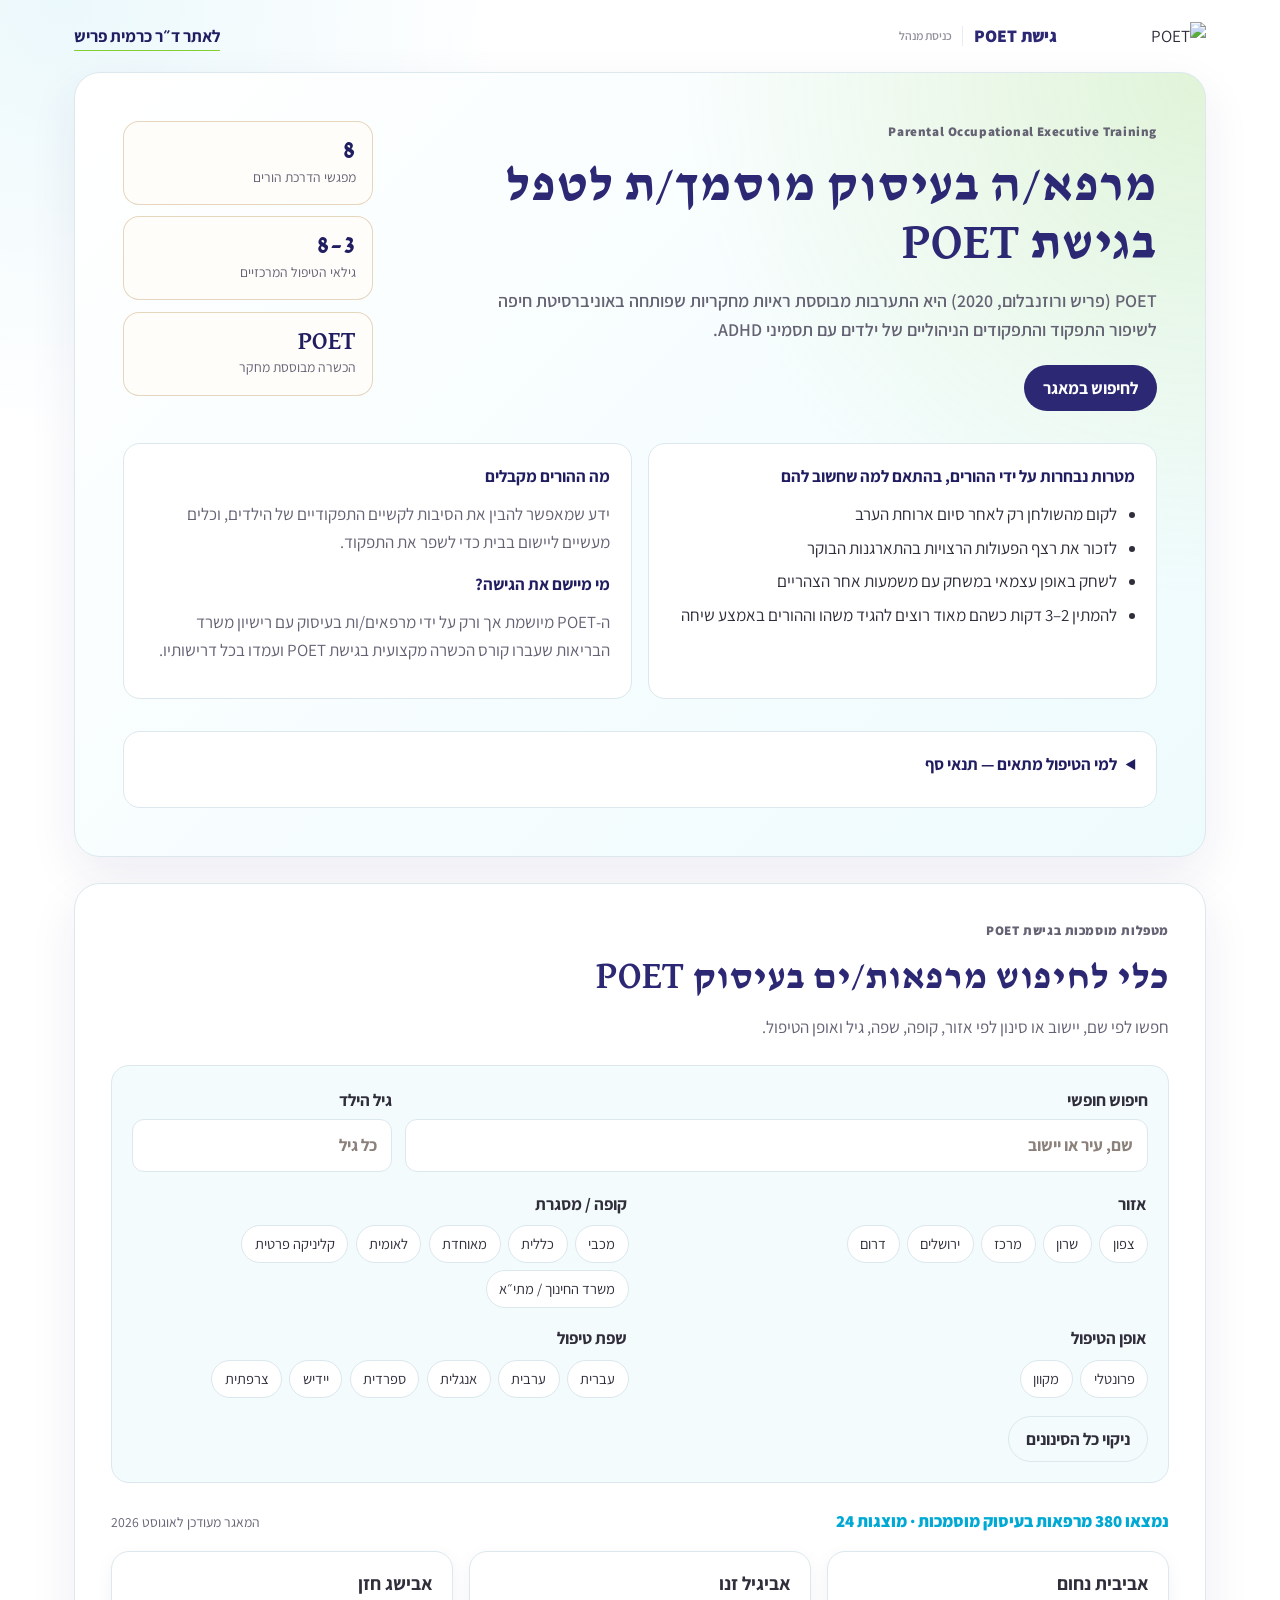
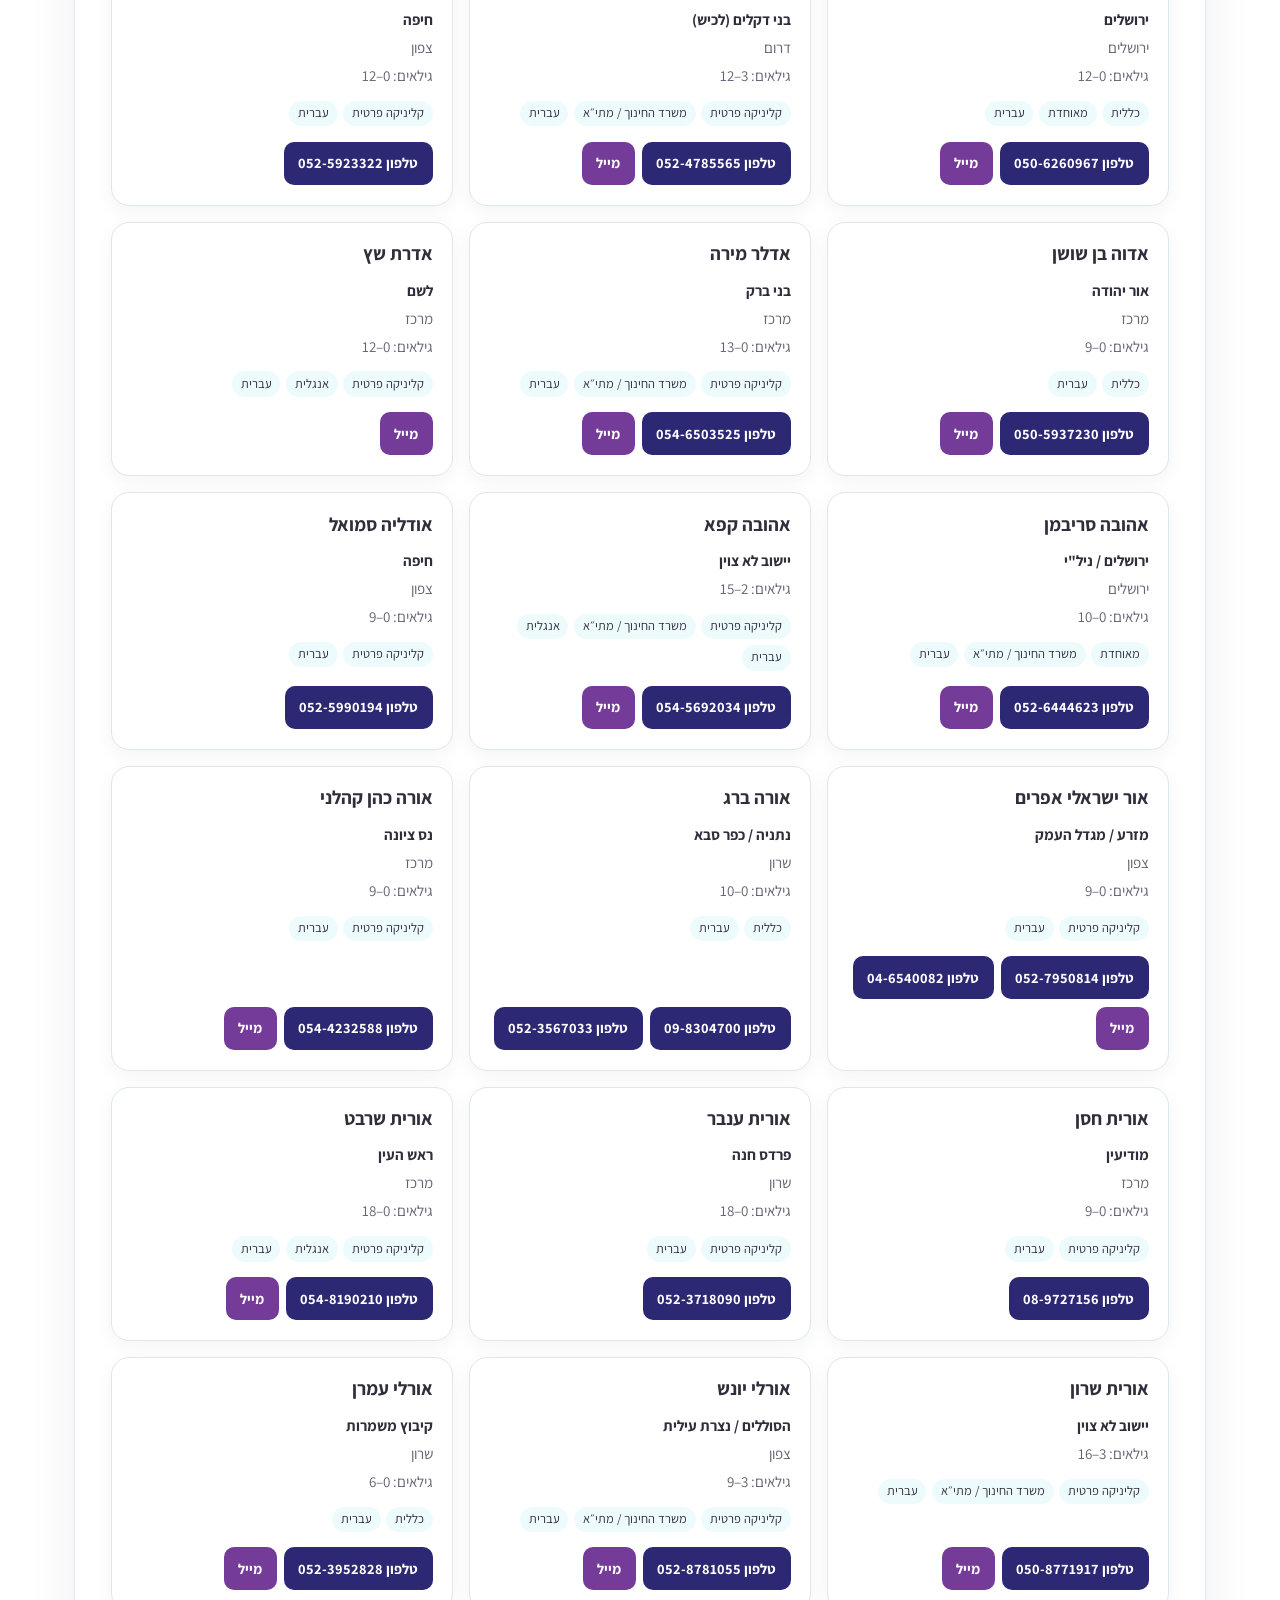
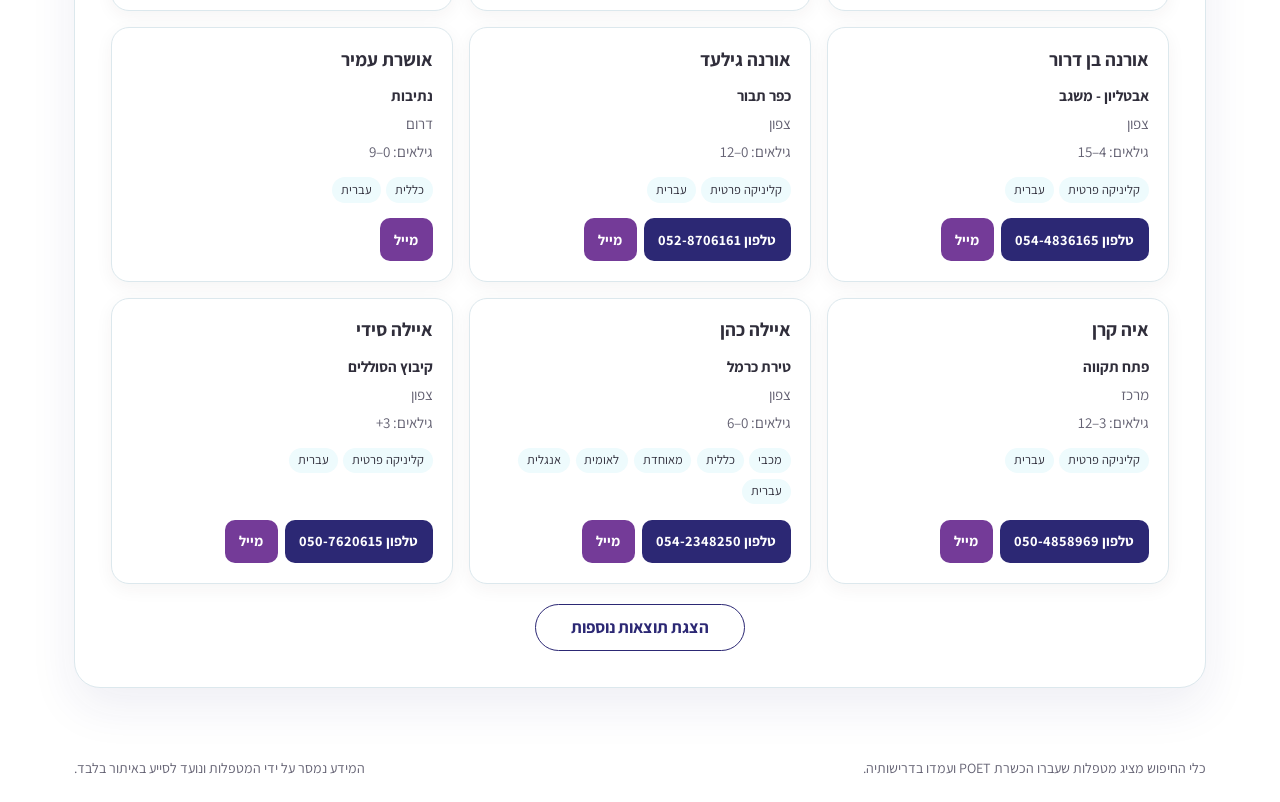
==== commit 00a671ff: "Update POET homepage content" ====
--- a/public/index.html
+++ b/public/index.html
@@ -32,7 +32,7 @@
           <p class="poet-kicker">Parental Occupational Executive Training</p>
           <h1 class="poet-hub-title">מרפא/ה בעיסוק מוסמך/ת לטפל בגישת POET</h1>
           <p class="poet-hub-lead">
-            POET (פריש, תירוש ורוזנבלום, 2020) היא התערבות מבוססת ראיות מחקריות לשיפור התפקוד והתפקודים הניהוליים של ילדים עם תסמיני ADHD.
+            POET (פריש ורוזנבלום, 2020) היא התערבות מבוססת ראיות מחקריות שפותחה באוניברסיטת חיפה לשיפור התפקוד והתפקודים הניהוליים של ילדים עם תסמיני ADHD.
           </p>
           <a class="poet-primary-link" href="#poet-search">לחיפוש במאגר</a>
         </div>
@@ -40,12 +40,12 @@
         <aside class="poet-hero-facts" aria-label="עיקרי גישת POET">
           <div><strong>8</strong><span>מפגשי הדרכת הורים</span></div>
           <div><strong>3–8</strong><span>גילאי הטיפול המרכזיים</span></div>
-          <div><strong>POET</strong><span>הכשרה מקצועית ייעודית</span></div>
+          <div><strong>POET</strong><span>הכשרה מבוססת מחקר</span></div>
         </aside>
 
         <div class="poet-hub-grid">
           <article>
-            <h3>מטרות לפי מה שחשוב להורים</h3>
+            <h3>מטרות נבחרות על ידי ההורים, בהתאם למה שחשוב להם</h3>
             <ul>
               <li>לקום מהשולחן רק לאחר סיום ארוחת הערב</li>
               <li>לזכור את רצף הפעולות הרצויות בהתארגנות הבוקר</li>
@@ -56,8 +56,8 @@
           <article>
             <h3>מה ההורים מקבלים </h3>
             <p>ידע שמאפשר להבין את הסיבות לקשיים התפקודיים של הילדים, וכלים מעשיים ליישום בבית כדי לשפר את התפקוד.</p>
-            <h3>מי מיישמת את הגישה</h3>
-            <p>ה־POET מיושמת אך ורק על ידי מרפאים בעיסוק בעלי רישיון משרד הבריאות, שעברו קורס הכשרה מקצועית בגישת POET ועמדו בכל דרישותיו.</p>
+            <h3>מי מיישם את הגישה?</h3>
+            <p>ה-POET מיושמת אך ורק על ידי מרפאים/ות בעיסוק עם רישיון משרד הבריאות שעברו קורס הכשרה מקצועית בגישת POET ועמדו בכל דרישותיו.</p>
           </article>
         </div>
 
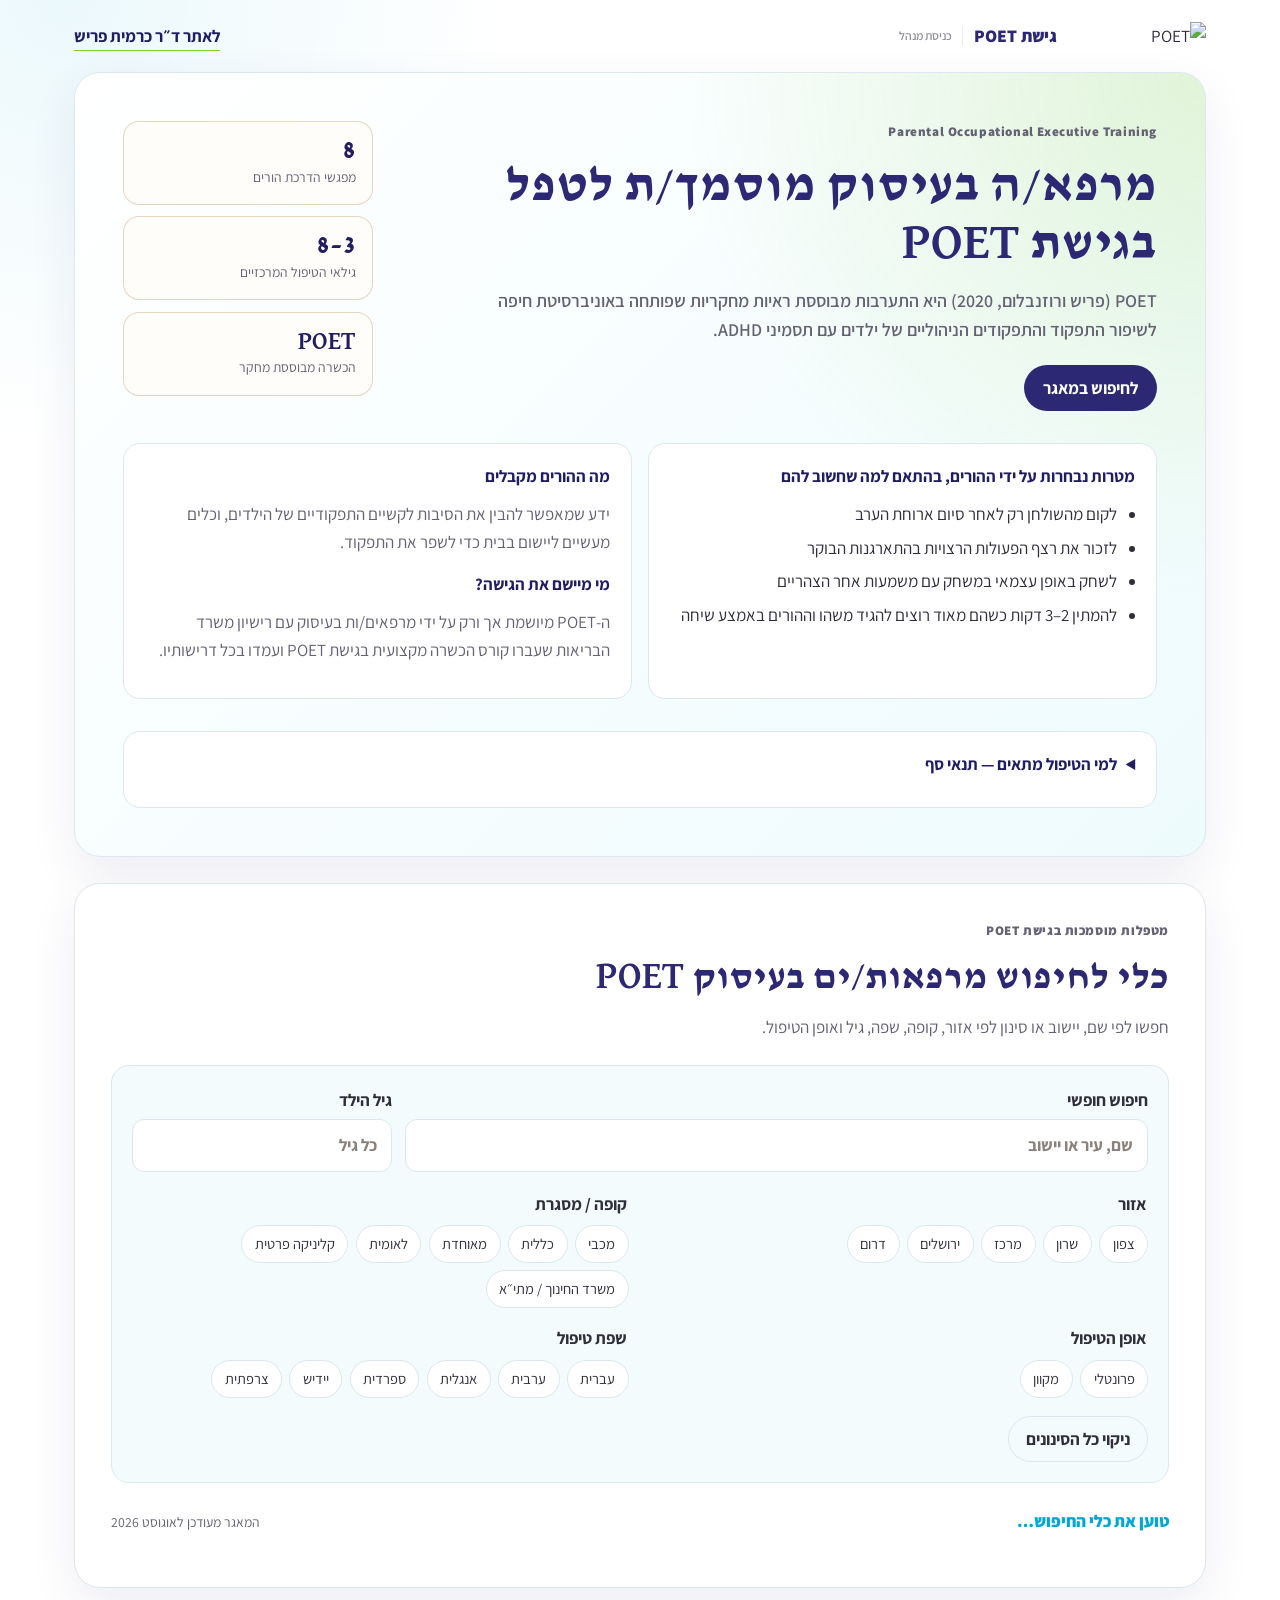
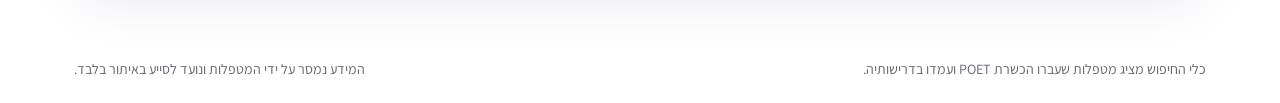
==== commit 842eacc8: "Connect public therapist directory to Firestore" ====
--- a/public/index.html
+++ b/public/index.html
@@ -19,7 +19,7 @@
           <img class="poet-logo" src="https://frisch-ot.com/wp-content/uploads/2021/10/POET-logoR-72dpi.png" alt="POET">
           <div class="poet-brand-line">
             <p class="poet-brand">גישת POET</p>
-            <a class="poet-admin-header-entry" href="https://frisch-ot.com/wp-admin/edit.php?post_type=poet_therapist">כניסת מנהל</a>
+            <a class="poet-admin-header-entry" href="/admin/">כניסת מנהל</a>
           </div>
         </div>
         <a class="poet-site-link" href="https://frisch-ot.com" target="_blank" rel="noopener">לאתר ד״ר כרמית פריש</a>
@@ -153,8 +153,19 @@
     </footer>
 
     <script>
+      window.POET_FIREBASE_CONFIG = {
+        apiKey: "AIzaSyD0rxR7nP9WnHmHpEO094i-EIfiqFck_7c",
+        authDomain: "poetsearchengine.firebaseapp.com",
+        projectId: "poetsearchengine",
+        storageBucket: "poetsearchengine.firebasestorage.app",
+        messagingSenderId: "192182653029",
+        appId: "1:192182653029:web:605de69563b1a8da0e768c",
+      };
+
       window.POET_DIRECTORY = { endpoint: "data/therapists.json" };
     </script>
+    <script src="https://www.gstatic.com/firebasejs/10.12.2/firebase-app-compat.js"></script>
+    <script src="https://www.gstatic.com/firebasejs/10.12.2/firebase-firestore-compat.js"></script>
     <script src="js/directory.js"></script>
   </body>
 </html>
